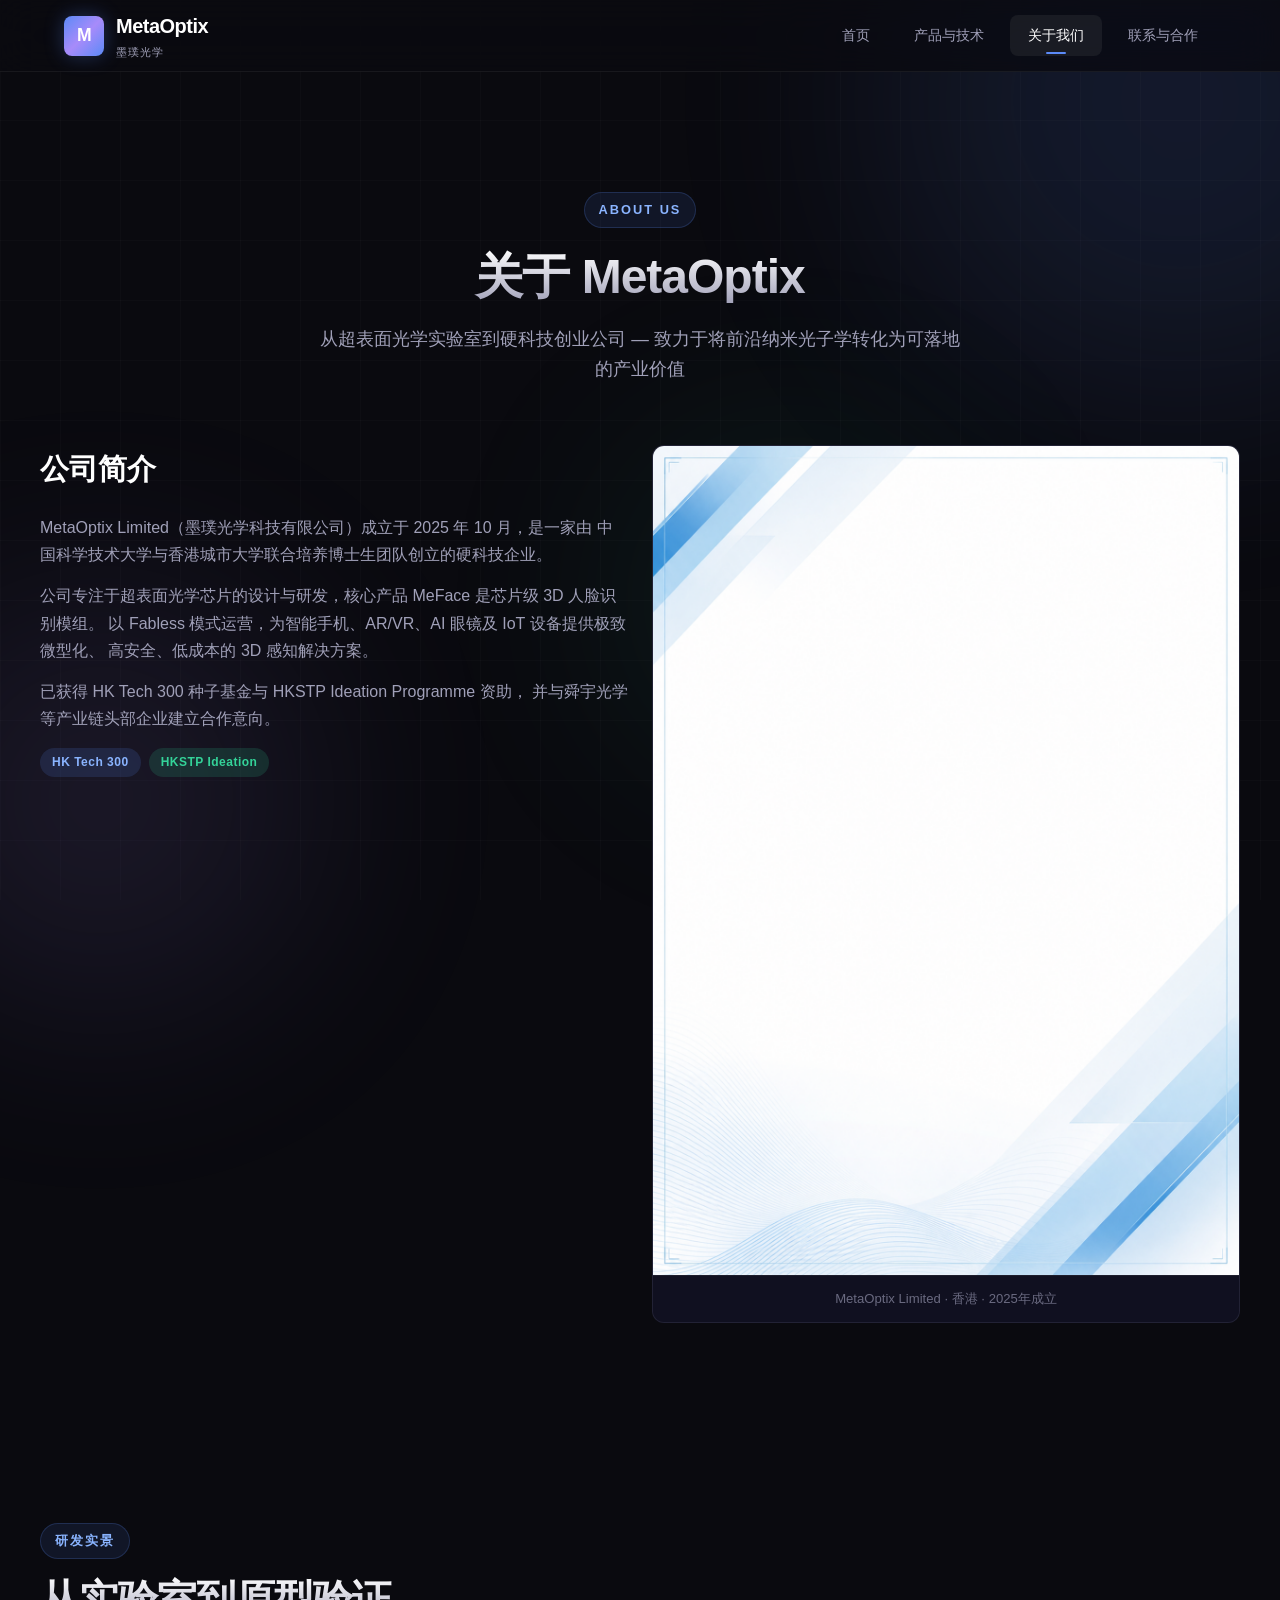
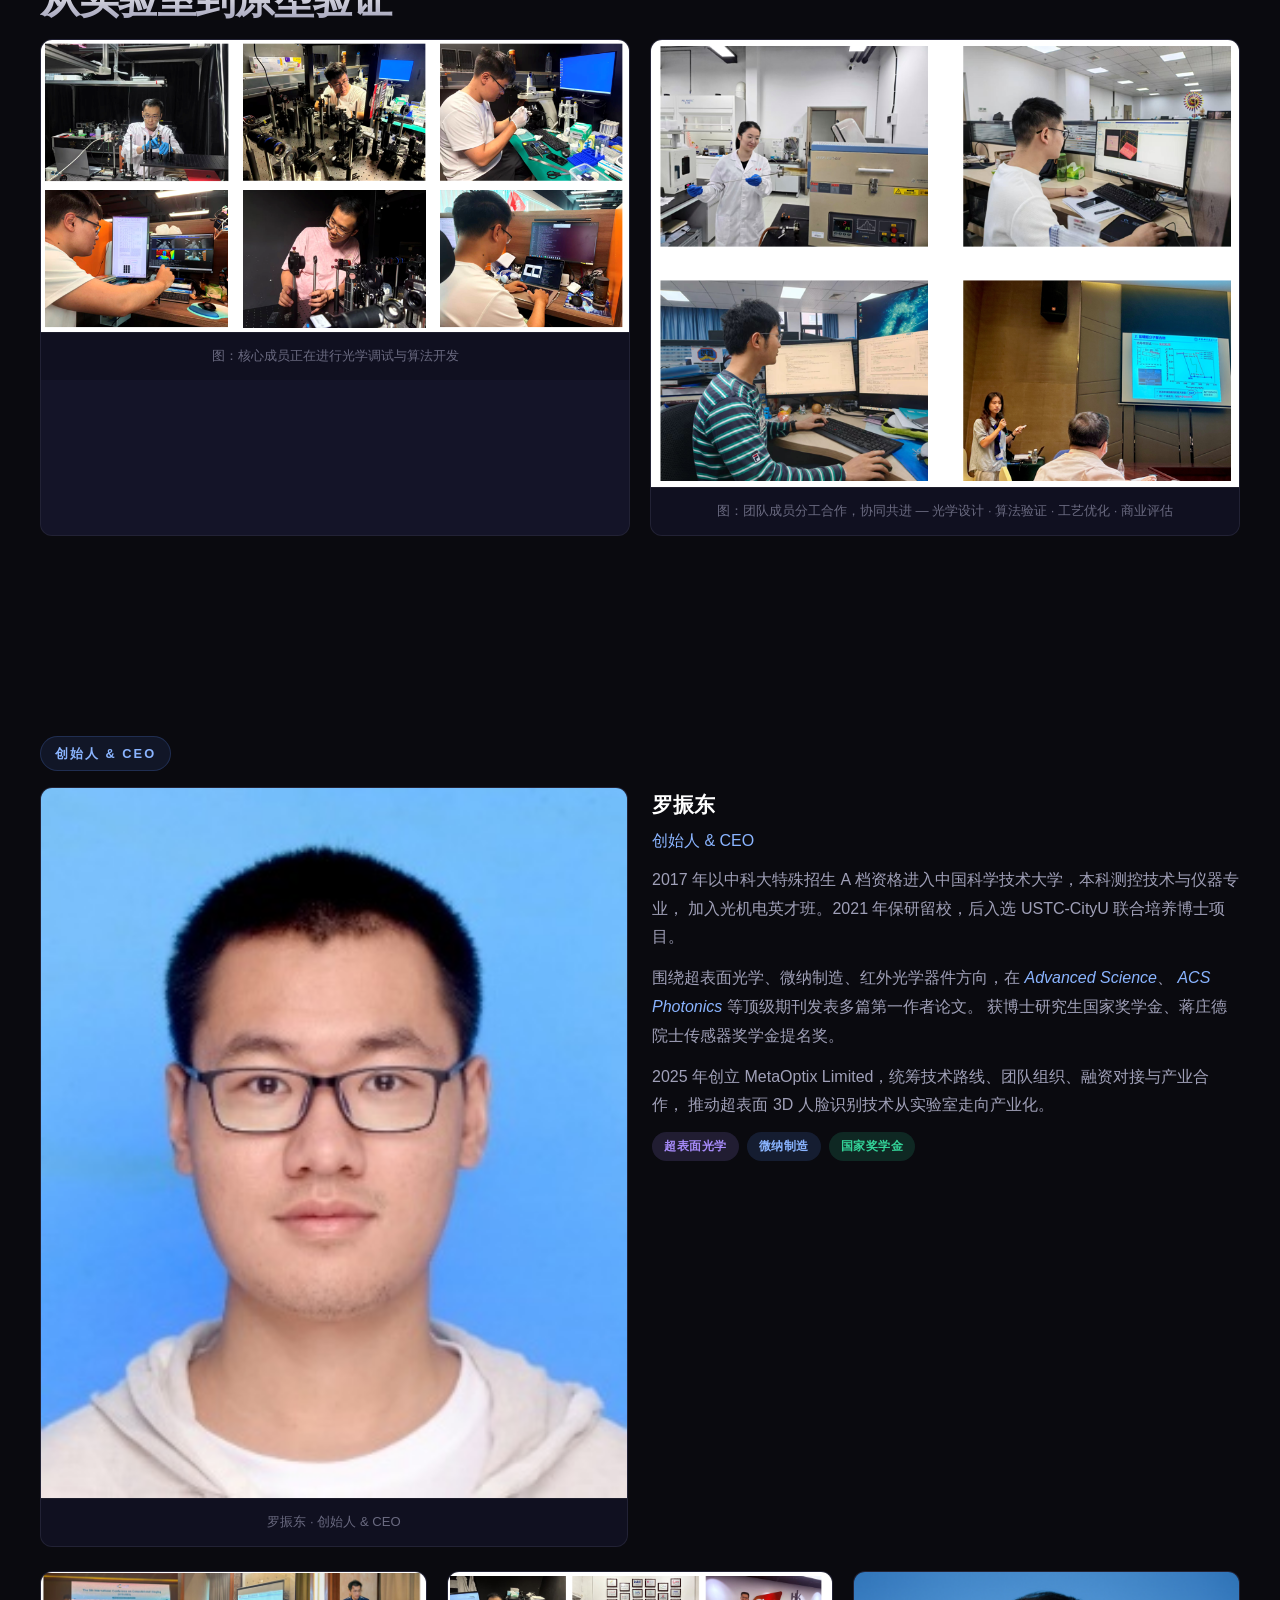
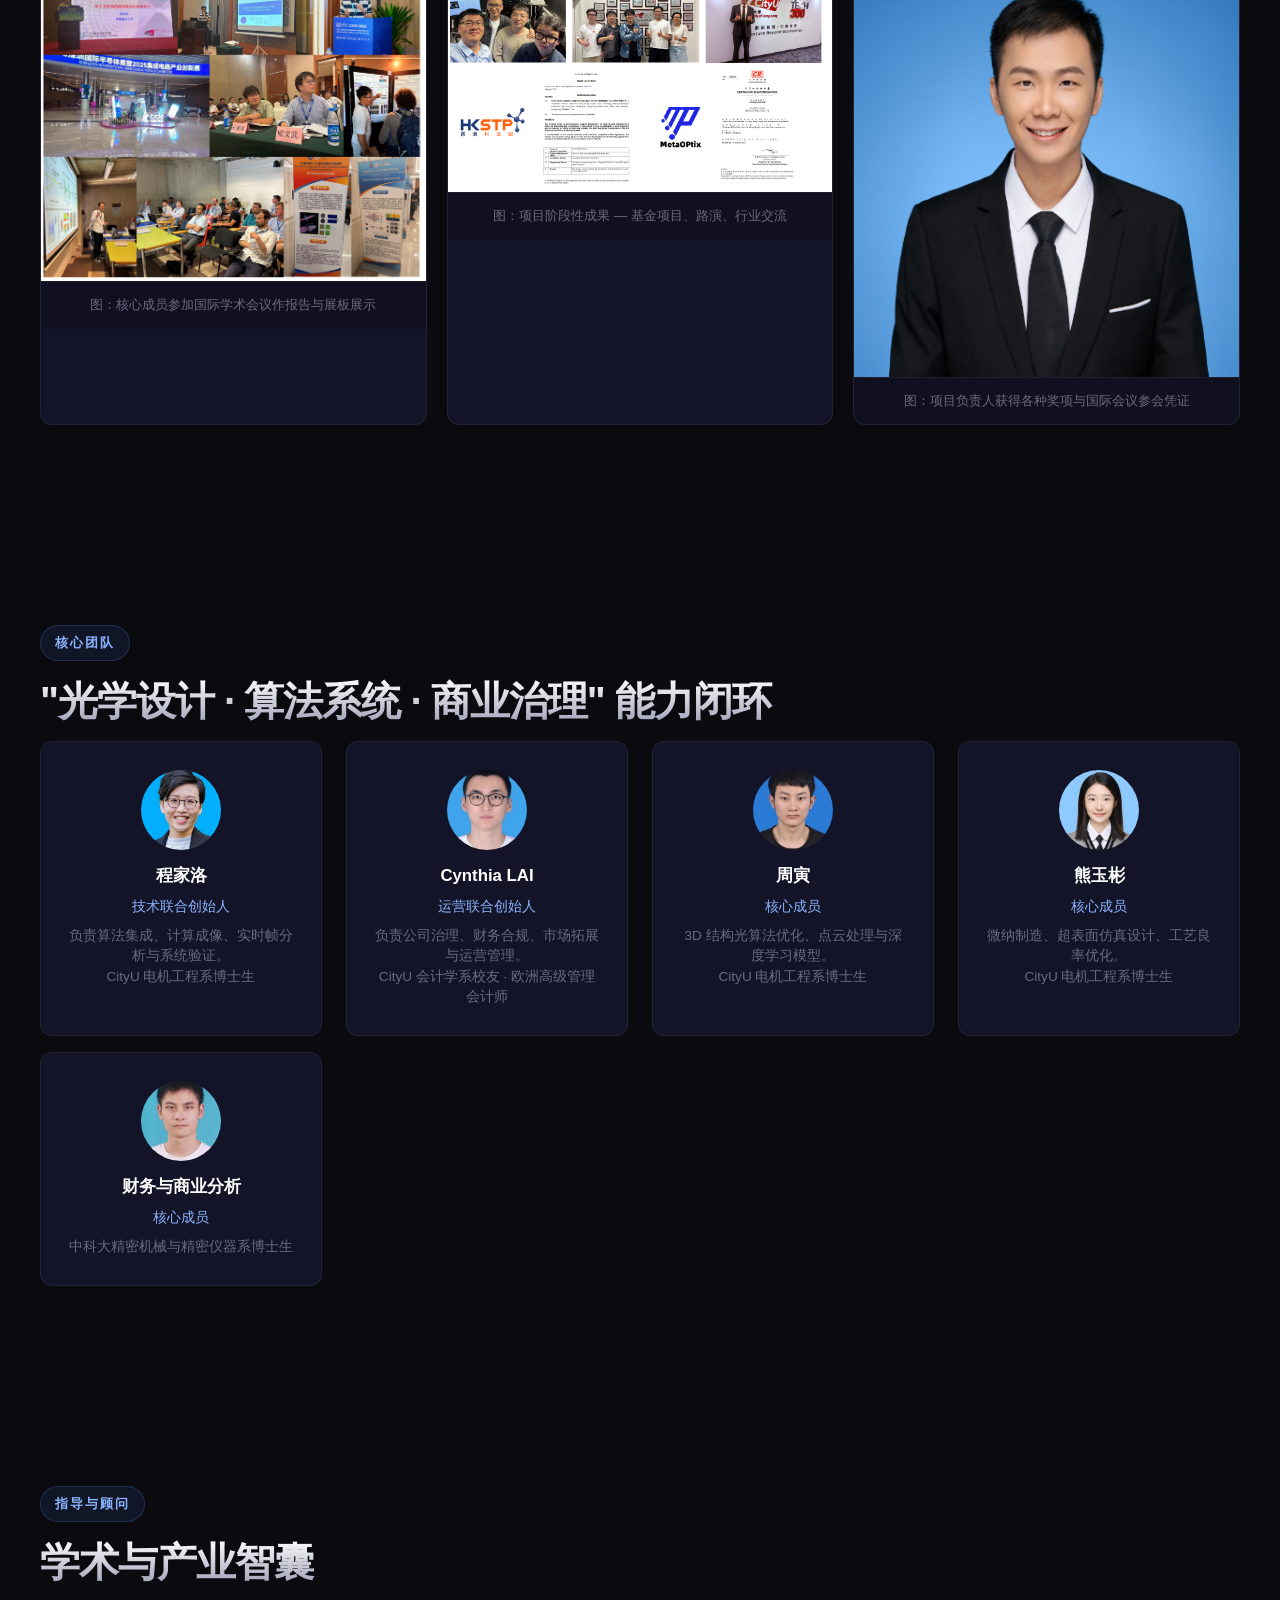
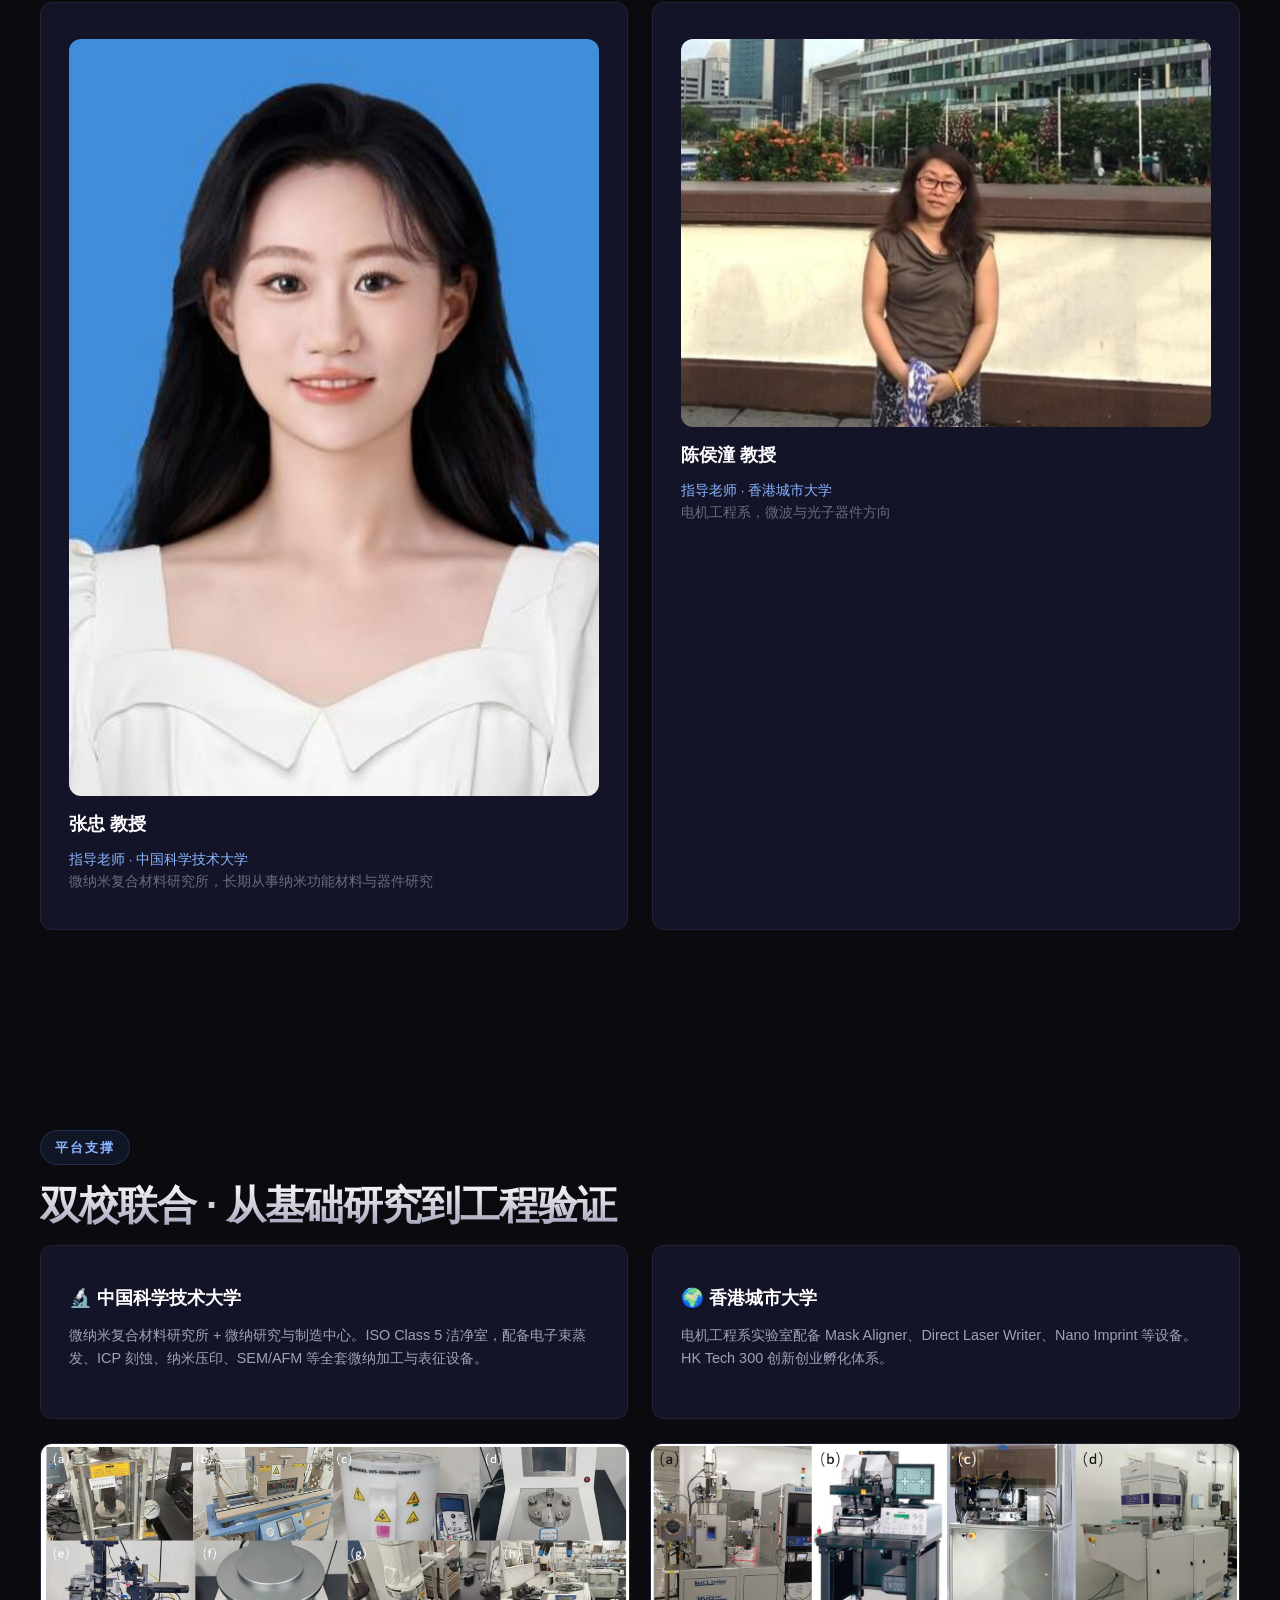
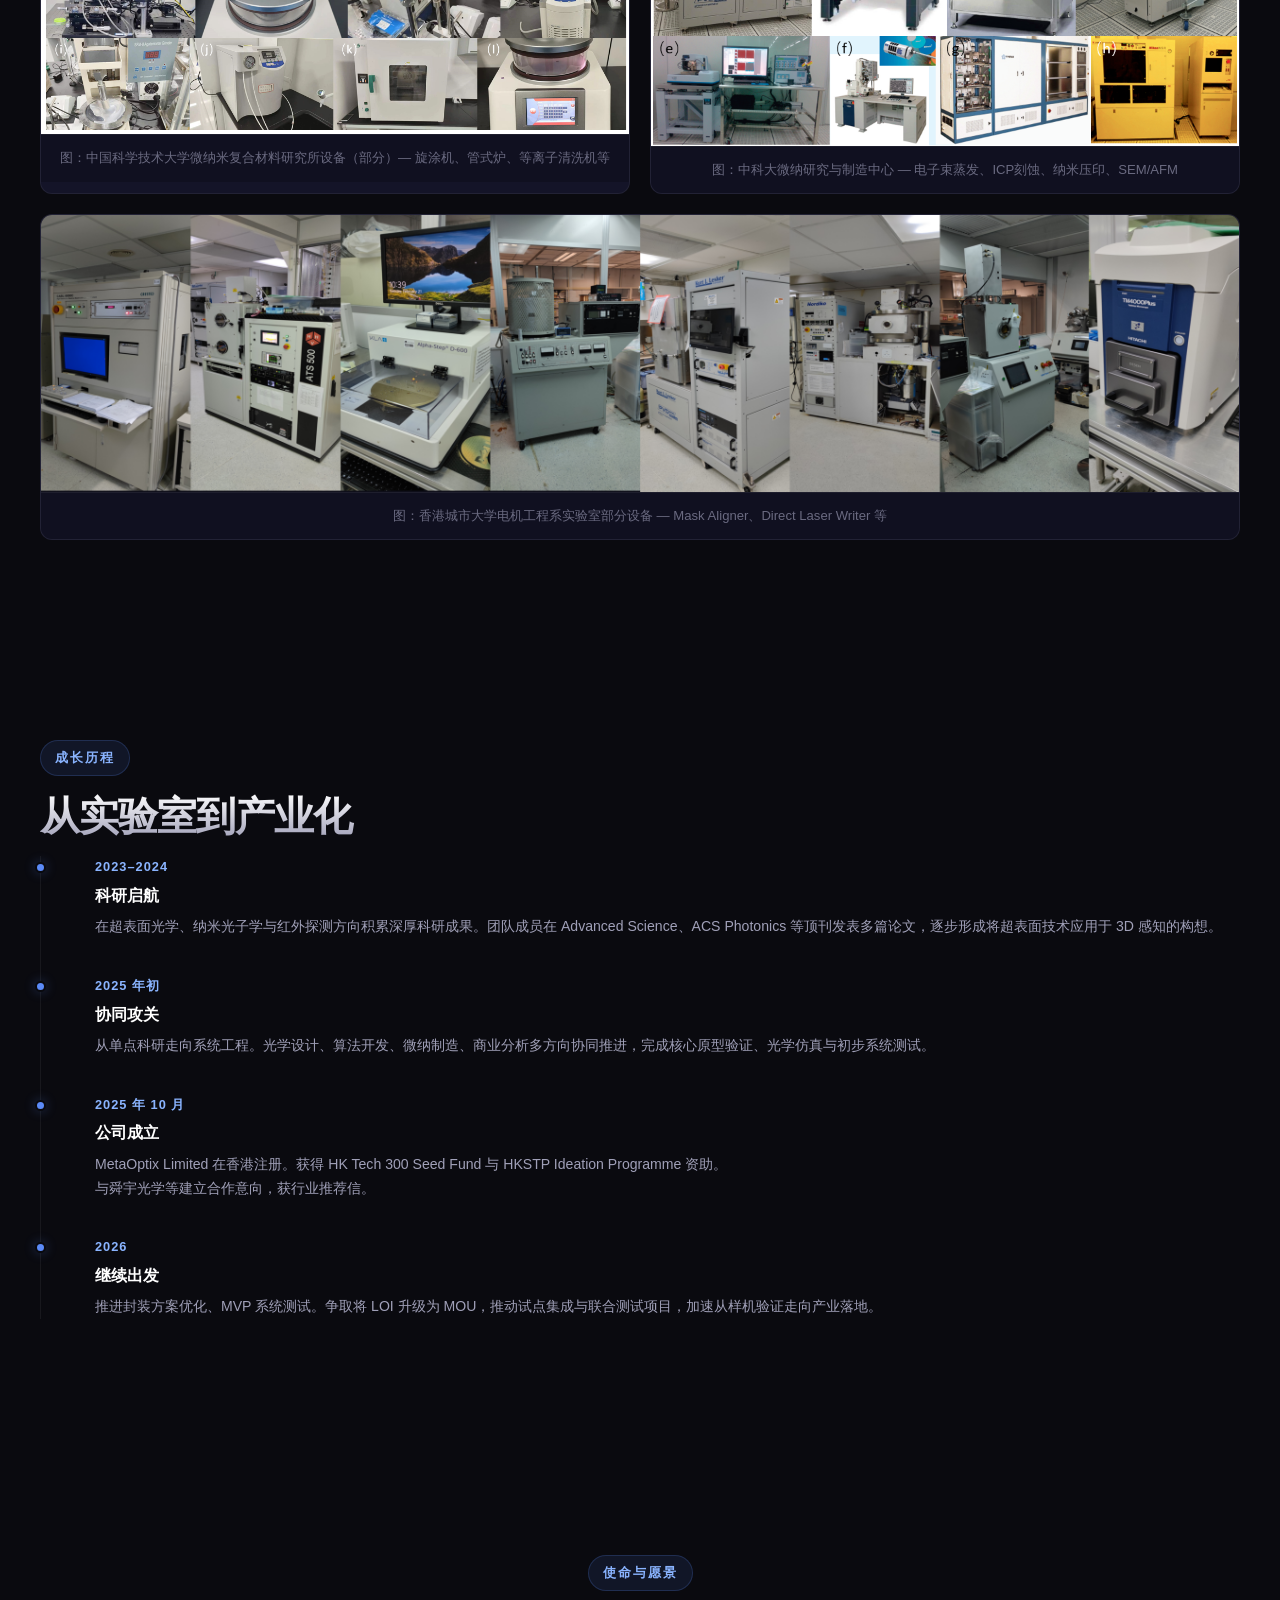
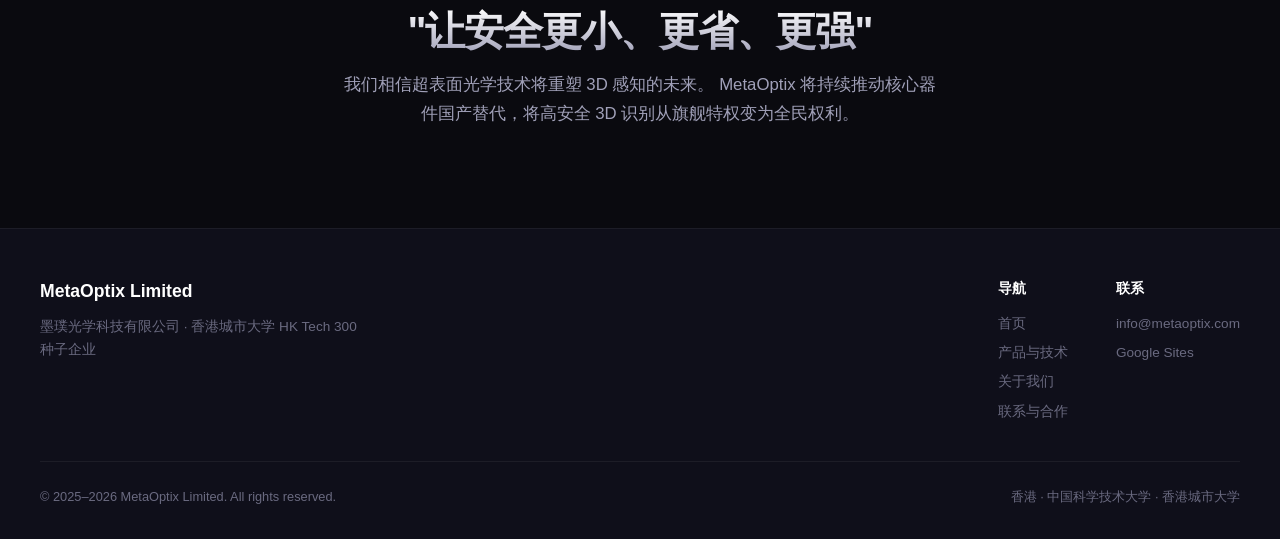
==== about.html @ 43b80e3b "Initial MetaOptix website" ====
<!DOCTYPE html>
<html lang="zh-CN">
<head>
  <meta charset="UTF-8">
  <meta name="viewport" content="width=device-width, initial-scale=1.0">
  <meta name="description" content="关于 MetaOptix 墨璞光学 - 团队、使命与成长历程">
  <title>关于我们 | MetaOptix 墨璞光学</title>
  <link rel="stylesheet" href="css/style.css">
</head>
<body>

<div class="bg-grid"></div>
<div class="bg-orb bg-orb-1"></div>
<div class="bg-orb bg-orb-2"></div>
<div class="bg-orb bg-orb-3"></div>

<nav class="nav">
  <div class="nav-inner">
    <a href="index.html" class="nav-logo">
      <div class="logo-icon">M</div>
      <div><div>MetaOptix</div><div class="logo-sub">墨璞光学</div></div>
    </a>
    <div class="nav-links">
      <a href="index.html">首页</a>
      <a href="product.html">产品与技术</a>
      <a href="about.html" class="active">关于我们</a>
      <a href="contact.html">联系与合作</a>
    </div>
    <button class="nav-toggle" aria-label="菜单"><span></span><span></span><span></span></button>
  </div>
</nav>

<main class="page-wrap">

  <section class="page-header">
    <div class="section-label animate">About Us</div>
    <h1 class="section-title animate">关于 MetaOptix</h1>
    <p class="section-desc animate">
      从超表面光学实验室到硬科技创业公司 — 致力于将前沿纳米光子学转化为可落地的产业价值
    </p>
  </section>

  <!-- Company Intro -->
  <section class="section" style="padding-top:0;">
    <div class="section-inner">
      <div class="grid-2 animate">
        <div>
          <h2 style="font-size:1.8rem;font-weight:700;margin-bottom:20px;color:#fff;">公司简介</h2>
          <p style="color:var(--text-secondary);margin-bottom:14px;line-height:1.7;">
            MetaOptix Limited（墨璞光学科技有限公司）成立于 2025 年 10 月，是一家由
            中国科学技术大学与香港城市大学联合培养博士生团队创立的硬科技企业。
          </p>
          <p style="color:var(--text-secondary);margin-bottom:14px;line-height:1.7;">
            公司专注于超表面光学芯片的设计与研发，核心产品 MeFace 是芯片级 3D 人脸识别模组。
            以 Fabless 模式运营，为智能手机、AR/VR、AI 眼镜及 IoT 设备提供极致微型化、
            高安全、低成本的 3D 感知解决方案。
          </p>
          <p style="color:var(--text-secondary);line-height:1.7;">
            已获得 HK Tech 300 种子基金与 HKSTP Ideation Programme 资助，
            并与舜宇光学等产业链头部企业建立合作意向。
          </p>
          <div style="display:flex;gap:8px;margin-top:16px;">
            <span class="tag tag-blue">HK Tech 300</span>
            <span class="tag tag-green">HKSTP Ideation</span>
          </div>
        </div>
        <div class="img-card">
          <img src="images/image9.png" alt="MetaOptix 公司" loading="lazy">
          <div class="img-caption">MetaOptix Limited · 香港 · 2025年成立</div>
        </div>
      </div>
    </div>
  </section>

  <!-- R&D Photos -->
  <section class="section">
    <div class="section-inner">
      <div class="section-label animate">研发实景</div>
      <h2 class="section-title animate">从实验室到原型验证</h2>
      <div class="img-grid-2 animate">
        <div class="img-card">
          <img src="images/image97.png" alt="核心成员正在进行光学调试与算法开发" loading="lazy">
          <div class="img-caption">图：核心成员正在进行光学调试与算法开发</div>
        </div>
        <div class="img-card">
          <img src="images/image98.png" alt="团队成员分工合作协同共进" loading="lazy">
          <div class="img-caption">图：团队成员分工合作，协同共进 — 光学设计 · 算法验证 · 工艺优化 · 商业评估</div>
        </div>
      </div>
    </div>
  </section>

  <!-- Founder Section -->
  <section class="section">
    <div class="section-inner">
      <div class="section-label animate">创始人 & CEO</div>
      <div class="grid-2 animate" style="align-items:start;">
        <div class="img-card">
          <img src="images/image83.jpeg" alt="罗振东 CEO" loading="lazy">
          <div class="img-caption">罗振东 · 创始人 & CEO</div>
        </div>
        <div>
          <h3 style="font-size:1.3rem;color:#fff;margin-bottom:4px;">罗振东</h3>
          <p style="color:var(--accent-light);font-weight:500;margin-bottom:12px;">创始人 & CEO</p>
          <p style="color:var(--text-secondary);line-height:1.8;margin-bottom:12px;">
            2017 年以中科大特殊招生 A 档资格进入中国科学技术大学，本科测控技术与仪器专业，
            加入光机电英才班。2021 年保研留校，后入选 USTC-CityU 联合培养博士项目。
          </p>
          <p style="color:var(--text-secondary);line-height:1.8;margin-bottom:12px;">
            围绕超表面光学、微纳制造、红外光学器件方向，在 <em style="color:var(--accent-light);">Advanced Science</em>、
            <em style="color:var(--accent-light);">ACS Photonics</em> 等顶级期刊发表多篇第一作者论文。
            获博士研究生国家奖学金、蒋庄德院士传感器奖学金提名奖。
          </p>
          <p style="color:var(--text-secondary);line-height:1.8;">
            2025 年创立 MetaOptix Limited，统筹技术路线、团队组织、融资对接与产业合作，
            推动超表面 3D 人脸识别技术从实验室走向产业化。
          </p>
          <div style="display:flex;gap:8px;margin-top:12px;flex-wrap:wrap;">
            <span class="tag tag-purple">超表面光学</span>
            <span class="tag tag-blue">微纳制造</span>
            <span class="tag tag-green">国家奖学金</span>
          </div>
        </div>
      </div>

      <!-- Founder awards/conference images -->
      <div class="img-grid-3 animate" style="margin-top:24px;">
        <div class="img-card">
          <img src="images/image100.png" alt="国际学术会议报告" loading="lazy">
          <div class="img-caption">图：核心成员参加国际学术会议作报告与展板展示</div>
        </div>
        <div class="img-card">
          <img src="images/image99.png" alt="团队阶段性成果" loading="lazy">
          <div class="img-caption">图：项目阶段性成果 — 基金项目、路演、行业交流</div>
        </div>
        <div class="img-card">
          <img src="images/image82.png" alt="获奖与荣誉" loading="lazy">
          <div class="img-caption">图：项目负责人获得各种奖项与国际会议参会凭证</div>
        </div>
      </div>
    </div>
  </section>

  <!-- Core Team -->
  <section class="section">
    <div class="section-inner">
      <div class="section-label animate">核心团队</div>
      <h2 class="section-title animate">"光学设计 · 算法系统 · 商业治理" 能力闭环</h2>
      <div class="team-grid animate">
        <div class="card team-card">
          <div class="img-card" style="margin-bottom:12px;border:none;background:transparent;">
            <img src="images/image84.jpeg" alt="程家洛" loading="lazy" style="border-radius:50%;width:80px;height:80px;object-fit:cover;margin:0 auto;">
          </div>
          <h4>程家洛</h4>
          <div class="role">技术联合创始人</div>
          <div class="bio">负责算法集成、计算成像、实时帧分析与系统验证。<br>CityU 电机工程系博士生</div>
        </div>
        <div class="card team-card">
          <div class="img-card" style="margin-bottom:12px;border:none;background:transparent;">
            <img src="images/image85.jpeg" alt="Cynthia LAI" loading="lazy" style="border-radius:50%;width:80px;height:80px;object-fit:cover;margin:0 auto;">
          </div>
          <h4>Cynthia LAI</h4>
          <div class="role">运营联合创始人</div>
          <div class="bio">负责公司治理、财务合规、市场拓展与运营管理。<br>CityU 会计学系校友 · 欧洲高级管理会计师</div>
        </div>
        <div class="card team-card">
          <div class="img-card" style="margin-bottom:12px;border:none;background:transparent;">
            <img src="images/image86.jpeg" alt="周寅" loading="lazy" style="border-radius:50%;width:80px;height:80px;object-fit:cover;margin:0 auto;">
          </div>
          <h4>周寅</h4>
          <div class="role">核心成员</div>
          <div class="bio">3D 结构光算法优化、点云处理与深度学习模型。<br>CityU 电机工程系博士生</div>
        </div>
        <div class="card team-card">
          <div class="img-card" style="margin-bottom:12px;border:none;background:transparent;">
            <img src="images/image87.jpeg" alt="熊玉彬" loading="lazy" style="border-radius:50%;width:80px;height:80px;object-fit:cover;margin:0 auto;">
          </div>
          <h4>熊玉彬</h4>
          <div class="role">核心成员</div>
          <div class="bio">微纳制造、超表面仿真设计、工艺良率优化。<br>CityU 电机工程系博士生</div>
        </div>
      </div>
      <!-- Additional team members -->
      <div class="team-grid animate" style="margin-top:16px;">
        <div class="card team-card">
          <div class="img-card" style="margin-bottom:12px;border:none;background:transparent;">
            <img src="images/image88.jpeg" alt="团队成员" loading="lazy" style="border-radius:50%;width:80px;height:80px;object-fit:cover;margin:0 auto;">
          </div>
          <h4>财务与商业分析</h4>
          <div class="role">核心成员</div>
          <div class="bio">中科大精密机械与精密仪器系博士生</div>
        </div>
      </div>
    </div>
  </section>

  <!-- Advisors -->
  <section class="section">
    <div class="section-inner">
      <div class="section-label animate">指导与顾问</div>
      <h2 class="section-title animate">学术与产业智囊</h2>
      <div class="grid-2 animate">
        <div class="card feature-card">
          <div class="img-card" style="margin-bottom:12px;border:none;background:transparent;">
            <img src="images/image89.jpeg" alt="指导老师" loading="lazy">
          </div>
          <h3>张忠 教授</h3>
          <p style="color:var(--accent-light);font-size:0.85rem;">指导老师 · 中国科学技术大学</p>
          <p style="color:var(--text-muted);font-size:0.85rem;">微纳米复合材料研究所，长期从事纳米功能材料与器件研究</p>
        </div>
        <div class="card feature-card">
          <div class="img-card" style="margin-bottom:12px;border:none;background:transparent;">
            <img src="images/image91.jpeg" alt="学术顾问" loading="lazy">
          </div>
          <h3>陈侯潼 教授</h3>
          <p style="color:var(--accent-light);font-size:0.85rem;">指导老师 · 香港城市大学</p>
          <p style="color:var(--text-muted);font-size:0.85rem;">电机工程系，微波与光子器件方向</p>
        </div>
      </div>
    </div>
  </section>

  <!-- Platform & Facilities -->
  <section class="section">
    <div class="section-inner">
      <div class="section-label animate">平台支撑</div>
      <h2 class="section-title animate">双校联合 · 从基础研究到工程验证</h2>
      <div class="grid-2 animate" style="margin-bottom:24px;">
        <div class="card feature-card">
          <h3>🔬 中国科学技术大学</h3>
          <p style="margin-bottom:12px;">微纳米复合材料研究所 + 微纳研究与制造中心。ISO Class 5 洁净室，配备电子束蒸发、ICP 刻蚀、纳米压印、SEM/AFM 等全套微纳加工与表征设备。</p>
        </div>
        <div class="card feature-card">
          <h3>🌍 香港城市大学</h3>
          <p style="margin-bottom:12px;">电机工程系实验室配备 Mask Aligner、Direct Laser Writer、Nano Imprint 等设备。HK Tech 300 创新创业孵化体系。</p>
        </div>
      </div>
      <!-- Lab equipment photos -->
      <div class="img-grid-2 animate">
        <div class="img-card">
          <img src="images/image93.png" alt="中科大微纳米复合材料研究所设备" loading="lazy">
          <div class="img-caption">图：中国科学技术大学微纳米复合材料研究所设备（部分）— 旋涂机、管式炉、等离子清洗机等</div>
        </div>
        <div class="img-card">
          <img src="images/image94.png" alt="中科大微纳研究与制造中心" loading="lazy">
          <div class="img-caption">图：中科大微纳研究与制造中心 — 电子束蒸发、ICP刻蚀、纳米压印、SEM/AFM</div>
        </div>
      </div>
      <div class="animate" style="margin-top:20px;">
        <div class="img-card">
          <img src="images/image95.png" alt="香港城市大学实验室" loading="lazy">
          <div class="img-caption">图：香港城市大学电机工程系实验室部分设备 — Mask Aligner、Direct Laser Writer 等</div>
        </div>
      </div>
    </div>
  </section>

  <!-- Timeline -->
  <section class="section">
    <div class="section-inner">
      <div class="section-label animate">成长历程</div>
      <h2 class="section-title animate">从实验室到产业化</h2>
      <div class="timeline animate">
        <div class="timeline-item">
          <div class="year">2023–2024</div>
          <h4>科研启航</h4>
          <p>在超表面光学、纳米光子学与红外探测方向积累深厚科研成果。团队成员在 Advanced Science、ACS Photonics 等顶刊发表多篇论文，逐步形成将超表面技术应用于 3D 感知的构想。</p>
        </div>
        <div class="timeline-item">
          <div class="year">2025 年初</div>
          <h4>协同攻关</h4>
          <p>从单点科研走向系统工程。光学设计、算法开发、微纳制造、商业分析多方向协同推进，完成核心原型验证、光学仿真与初步系统测试。</p>
        </div>
        <div class="timeline-item">
          <div class="year">2025 年 10 月</div>
          <h4>公司成立</h4>
          <p>MetaOptix Limited 在香港注册。获得 HK Tech 300 Seed Fund 与 HKSTP Ideation Programme 资助。<br>与舜宇光学等建立合作意向，获行业推荐信。</p>
        </div>
        <div class="timeline-item">
          <div class="year">2026</div>
          <h4>继续出发</h4>
          <p>推进封装方案优化、MVP 系统测试。争取将 LOI 升级为 MOU，推动试点集成与联合测试项目，加速从样机验证走向产业落地。</p>
        </div>
      </div>
    </div>
  </section>

  <!-- Mission -->
  <section class="section" style="text-align:center;">
    <div class="section-inner animate">
      <div class="section-label">使命与愿景</div>
      <h2 class="section-title" style="max-width:700px;margin:0 auto 16px;">
        "让安全更小、更省、更强"
      </h2>
      <p style="color:var(--text-secondary);max-width:600px;margin:0 auto;font-size:1.05rem;">
        我们相信超表面光学技术将重塑 3D 感知的未来。
        MetaOptix 将持续推动核心器件国产替代，将高安全 3D 识别从旗舰特权变为全民权利。
      </p>
    </div>
  </section>

</main>

<footer class="footer">
  <div class="footer-inner">
    <div class="footer-brand">
      <h3>MetaOptix Limited</h3>
      <p>墨璞光学科技有限公司 · 香港城市大学 HK Tech 300 种子企业</p>
    </div>
    <div class="footer-links">
      <div><h4>导航</h4>
        <a href="index.html">首页</a><a href="product.html">产品与技术</a>
        <a href="about.html">关于我们</a><a href="contact.html">联系与合作</a>
      </div>
      <div><h4>联系</h4>
        <a href="mailto:info@metaoptix.com">info@metaoptix.com</a>
        <a href="https://sites.google.com/gapps.cityu.edu.hk/metaoptix/home" target="_blank" rel="noopener">Google Sites</a>
      </div>
    </div>
  </div>
  <div class="footer-bottom">
    <span>&copy; 2025–2026 MetaOptix Limited. All rights reserved.</span>
    <span>香港 · 中国科学技术大学 · 香港城市大学</span>
  </div>
</footer>

<script src="js/main.js"></script>
</body>
</html>
---- css/style.css ----
/* ============================================================
   MetaOptix 官方网站 - 深色科技风
   Dark Tech Style for MetaOptix Limited
   ============================================================ */

/* --- CSS Variables --- */
:root {
  --bg-primary: #0a0a0f;
  --bg-secondary: #0f0f1a;
  --bg-card: #141428;
  --bg-card-hover: #1a1a35;
  --border-color: rgba(255, 255, 255, 0.06);
  --border-glow: rgba(100, 140, 255, 0.15);

  --text-primary: #e8e8f0;
  --text-secondary: #a0a0b8;
  --text-muted: #6a6a80;

  --accent: #5b8af7;
  --accent-light: #8ab4ff;
  --accent-glow: rgba(91, 138, 247, 0.3);
  --accent-gradient: linear-gradient(135deg, #5b8af7 0%, #a78bfa 50%, #5b8af7 100%);
  --accent-gradient-2: linear-gradient(135deg, #4f46e5 0%, #7c3aed 50%, #3b82f6 100%);

  --success: #34d399;
  --warning: #fbbf24;
  --danger: #f87171;

  --font-sans: 'Segoe UI', 'PingFang SC', 'Microsoft YaHei', -apple-system, sans-serif;
  --font-mono: 'Cascadia Code', 'Fira Code', 'JetBrains Mono', 'Consolas', monospace;

  --nav-height: 72px;
  --max-width: 1200px;
  --radius: 12px;
  --radius-sm: 8px;
  --radius-lg: 20px;

  --shadow-glow: 0 0 40px var(--accent-glow);
  --shadow-card: 0 1px 2px rgba(0, 0, 0, 0.4), 0 4px 16px rgba(0, 0, 0, 0.3);
  --shadow-card-hover: 0 4px 8px rgba(0, 0, 0, 0.5), 0 8px 32px rgba(91, 138, 247, 0.12);

  --transition: 0.3s cubic-bezier(0.4, 0, 0.2, 1);
}

/* --- Reset & Base --- */
*, *::before, *::after {
  margin: 0;
  padding: 0;
  box-sizing: border-box;
}

html {
  scroll-behavior: smooth;
  font-size: 16px;
}

body {
  font-family: var(--font-sans);
  background: var(--bg-primary);
  color: var(--text-primary);
  line-height: 1.7;
  overflow-x: hidden;
  -webkit-font-smoothing: antialiased;
}

a {
  color: var(--accent-light);
  text-decoration: none;
  transition: color var(--transition);
}
a:hover { color: #fff; }

img { max-width: 100%; display: block; }

ul { list-style: none; }

/* --- Background Effects --- */
.bg-grid {
  position: fixed;
  top: 0; left: 0;
  width: 100%; height: 100%;
  pointer-events: none;
  z-index: 0;
  background-image:
    linear-gradient(rgba(255,255,255,0.02) 1px, transparent 1px),
    linear-gradient(90deg, rgba(255,255,255,0.02) 1px, transparent 1px);
  background-size: 60px 60px;
}

.bg-orb {
  position: fixed;
  border-radius: 50%;
  filter: blur(120px);
  opacity: 0.12;
  pointer-events: none;
  z-index: 0;
}
.bg-orb-1 {
  width: 600px; height: 600px;
  background: var(--accent);
  top: -200px; right: -200px;
  animation: orbFloat 20s ease-in-out infinite;
}
.bg-orb-2 {
  width: 400px; height: 400px;
  background: #a78bfa;
  bottom: -100px; left: -100px;
  animation: orbFloat 25s ease-in-out infinite reverse;
}
.bg-orb-3 {
  width: 300px; height: 300px;
  background: #34d399;
  top: 50%; left: 50%;
  animation: orbFloat 18s ease-in-out infinite;
}

@keyframes orbFloat {
  0%, 100% { transform: translate(0, 0) scale(1); }
  33% { transform: translate(40px, -30px) scale(1.1); }
  66% { transform: translate(-20px, 20px) scale(0.9); }
}

/* --- Navigation --- */
.nav {
  position: fixed;
  top: 0;
  left: 0;
  width: 100%;
  height: var(--nav-height);
  z-index: 1000;
  background: rgba(10, 10, 15, 0.8);
  backdrop-filter: blur(20px) saturate(180%);
  -webkit-backdrop-filter: blur(20px) saturate(180%);
  border-bottom: 1px solid var(--border-color);
  transition: background var(--transition);
}
.nav.scrolled {
  background: rgba(10, 10, 15, 0.95);
}

.nav-inner {
  max-width: var(--max-width);
  margin: 0 auto;
  padding: 0 24px;
  height: 100%;
  display: flex;
  align-items: center;
  justify-content: space-between;
}

.nav-logo {
  display: flex;
  align-items: center;
  gap: 12px;
  font-size: 1.25rem;
  font-weight: 700;
  color: #fff;
  letter-spacing: -0.5px;
}

.nav-logo .logo-icon {
  width: 40px;
  height: 40px;
  border-radius: var(--radius-sm);
  background: var(--accent-gradient);
  display: flex;
  align-items: center;
  justify-content: center;
  font-size: 1.1rem;
  font-weight: 900;
  color: #fff;
  box-shadow: 0 0 20px var(--accent-glow);
}

.nav-logo .logo-sub {
  font-size: 0.7rem;
  font-weight: 400;
  color: var(--text-secondary);
  letter-spacing: 1px;
  text-transform: uppercase;
}

.nav-links {
  display: flex;
  align-items: center;
  gap: 8px;
}

.nav-links a {
  color: var(--text-secondary);
  padding: 8px 18px;
  border-radius: 8px;
  font-size: 0.9rem;
  font-weight: 500;
  transition: all var(--transition);
  position: relative;
}

.nav-links a:hover,
.nav-links a.active {
  color: #fff;
  background: rgba(255, 255, 255, 0.06);
}

.nav-links a.active::after {
  content: '';
  position: absolute;
  bottom: 2px;
  left: 50%;
  transform: translateX(-50%);
  width: 20px;
  height: 2px;
  border-radius: 1px;
  background: var(--accent);
}

.nav-toggle {
  display: none;
  flex-direction: column;
  gap: 5px;
  cursor: pointer;
  padding: 8px;
  background: none;
  border: none;
}
.nav-toggle span {
  display: block;
  width: 24px;
  height: 2px;
  background: var(--text-primary);
  border-radius: 1px;
  transition: var(--transition);
}

/* --- Page Wrapper --- */
.page-wrap {
  position: relative;
  z-index: 1;
  padding-top: var(--nav-height);
}

/* --- Section --- */
.section {
  padding: 100px 24px;
}

.section-inner {
  max-width: var(--max-width);
  margin: 0 auto;
}

.section-label {
  display: inline-block;
  font-size: 0.8rem;
  font-weight: 600;
  letter-spacing: 2px;
  text-transform: uppercase;
  color: var(--accent-light);
  margin-bottom: 16px;
  padding: 6px 14px;
  border-radius: 20px;
  background: rgba(91, 138, 247, 0.1);
  border: 1px solid rgba(91, 138, 247, 0.2);
}

.section-title {
  font-size: 2.5rem;
  font-weight: 700;
  letter-spacing: -1px;
  line-height: 1.2;
  margin-bottom: 16px;
  background: linear-gradient(180deg, #fff 0%, var(--text-secondary) 100%);
  -webkit-background-clip: text;
  -webkit-text-fill-color: transparent;
  background-clip: text;
}

.section-desc {
  font-size: 1.1rem;
  color: var(--text-secondary);
  max-width: 640px;
  margin-bottom: 48px;
}

/* --- Buttons --- */
.btn {
  display: inline-flex;
  align-items: center;
  gap: 8px;
  padding: 12px 28px;
  border-radius: var(--radius);
  font-size: 0.95rem;
  font-weight: 600;
  border: none;
  cursor: pointer;
  transition: all var(--transition);
  font-family: var(--font-sans);
}
.btn-primary {
  background: var(--accent-gradient-2);
  color: #fff;
  box-shadow: 0 4px 20px rgba(91, 138, 247, 0.3);
}
.btn-primary:hover {
  box-shadow: 0 6px 30px rgba(91, 138, 247, 0.5);
  transform: translateY(-2px);
  color: #fff;
}
.btn-outline {
  background: transparent;
  color: #fff;
  border: 1px solid rgba(255, 255, 255, 0.2);
}
.btn-outline:hover {
  border-color: rgba(255, 255, 255, 0.5);
  background: rgba(255, 255, 255, 0.05);
  color: #fff;
}

/* --- Cards --- */
.card {
  background: var(--bg-card);
  border: 1px solid var(--border-color);
  border-radius: var(--radius);
  padding: 32px;
  transition: all var(--transition);
}
.card:hover {
  background: var(--bg-card-hover);
  border-color: var(--border-glow);
  box-shadow: var(--shadow-card-hover);
  transform: translateY(-2px);
}

/* --- Stats Grid --- */
.stats-grid {
  display: grid;
  grid-template-columns: repeat(4, 1fr);
  gap: 20px;
}

.stat-card {
  text-align: center;
  padding: 32px 20px;
  background: var(--bg-card);
  border: 1px solid var(--border-color);
  border-radius: var(--radius);
  transition: all var(--transition);
  position: relative;
  overflow: hidden;
}
.stat-card::before {
  content: '';
  position: absolute;
  top: 0; left: 0;
  width: 100%; height: 1px;
  background: var(--accent-gradient);
  opacity: 0;
  transition: opacity var(--transition);
}
.stat-card:hover::before { opacity: 1; }
.stat-card:hover {
  border-color: var(--border-glow);
  box-shadow: var(--shadow-card-hover);
}
.stat-value {
  font-size: 2.5rem;
  font-weight: 800;
  letter-spacing: -1px;
  background: var(--accent-gradient);
  -webkit-background-clip: text;
  -webkit-text-fill-color: transparent;
  background-clip: text;
  margin-bottom: 8px;
}
.stat-label {
  font-size: 0.9rem;
  color: var(--text-secondary);
}

/* --- Page Header (inner pages) --- */
.page-header {
  padding: 120px 24px 60px;
  text-align: center;
  position: relative;
}
.page-header .section-label { margin-bottom: 20px; }
.page-header .section-title {
  font-size: 3rem;
  margin-bottom: 20px;
}
.page-header .section-desc {
  margin: 0 auto;
}

/* --- Grid Layouts --- */
.grid-2 {
  display: grid;
  grid-template-columns: repeat(2, 1fr);
  gap: 24px;
}
.grid-3 {
  display: grid;
  grid-template-columns: repeat(3, 1fr);
  gap: 24px;
}

/* --- Feature Cards --- */
.feature-card {
  padding: 36px 28px;
}
.feature-card .icon {
  width: 52px;
  height: 52px;
  border-radius: var(--radius-sm);
  background: rgba(91, 138, 247, 0.1);
  display: flex;
  align-items: center;
  justify-content: center;
  font-size: 1.5rem;
  margin-bottom: 20px;
  border: 1px solid rgba(91, 138, 247, 0.2);
}
.feature-card h3 {
  font-size: 1.15rem;
  font-weight: 600;
  margin-bottom: 10px;
  color: #fff;
}
.feature-card p {
  font-size: 0.9rem;
  color: var(--text-secondary);
  line-height: 1.6;
}

/* --- Table --- */
.table-wrap {
  overflow-x: auto;
  border-radius: var(--radius);
  border: 1px solid var(--border-color);
}
table {
  width: 100%;
  border-collapse: collapse;
  font-size: 0.9rem;
}
thead {
  background: rgba(91, 138, 247, 0.08);
}
th {
  text-align: left;
  padding: 14px 20px;
  font-weight: 600;
  color: var(--accent-light);
  white-space: nowrap;
  border-bottom: 1px solid var(--border-color);
}
td {
  padding: 12px 20px;
  color: var(--text-secondary);
  border-bottom: 1px solid rgba(255, 255, 255, 0.04);
}
tr:last-child td { border-bottom: none; }
tr:hover td {
  color: var(--text-primary);
  background: rgba(255, 255, 255, 0.02);
}

/* --- Timeline --- */
.timeline {
  position: relative;
  padding-left: 30px;
  border-left: 1px solid var(--border-color);
}
.timeline-item {
  position: relative;
  margin-bottom: 36px;
  padding-left: 24px;
}
.timeline-item::before {
  content: '';
  position: absolute;
  left: -36px;
  top: 6px;
  width: 11px;
  height: 11px;
  border-radius: 50%;
  background: var(--accent);
  box-shadow: 0 0 12px var(--accent-glow);
  border: 2px solid var(--bg-primary);
}
.timeline-item .year {
  font-size: 0.8rem;
  font-weight: 700;
  color: var(--accent-light);
  letter-spacing: 1px;
  margin-bottom: 4px;
}
.timeline-item h4 {
  font-size: 1rem;
  color: #fff;
  margin-bottom: 6px;
}
.timeline-item p {
  font-size: 0.88rem;
  color: var(--text-secondary);
}

/* --- Team Grid --- */
.team-grid {
  display: grid;
  grid-template-columns: repeat(auto-fill, minmax(280px, 1fr));
  gap: 24px;
}

.team-card {
  padding: 28px;
  text-align: center;
}
.team-card .avatar {
  width: 80px;
  height: 80px;
  border-radius: 50%;
  margin: 0 auto 16px;
  background: var(--accent-gradient);
  display: flex;
  align-items: center;
  justify-content: center;
  font-size: 1.8rem;
  font-weight: 700;
  color: #fff;
  box-shadow: 0 0 24px var(--accent-glow);
}
.team-card h4 {
  font-size: 1.05rem;
  color: #fff;
  margin-bottom: 4px;
}
.team-card .role {
  font-size: 0.85rem;
  color: var(--accent-light);
  font-weight: 500;
  margin-bottom: 8px;
}
.team-card .bio {
  font-size: 0.85rem;
  color: var(--text-muted);
  line-height: 1.5;
}

/* --- Partner Grid --- */
.partner-grid {
  display: grid;
  grid-template-columns: repeat(auto-fill, minmax(240px, 1fr));
  gap: 20px;
}
.partner-card {
  padding: 24px;
  text-align: center;
  cursor: default;
}
.partner-card .partner-logo {
  width: 64px;
  height: 64px;
  border-radius: var(--radius);
  background: rgba(255, 255, 255, 0.04);
  margin: 0 auto 16px;
  display: flex;
  align-items: center;
  justify-content: center;
  font-size: 1.8rem;
  border: 1px solid var(--border-color);
}
.partner-card h4 {
  font-size: 0.95rem;
  color: #fff;
  margin-bottom: 4px;
}
.partner-card .type {
  font-size: 0.8rem;
  color: var(--accent-light);
}

/* --- Contact Form --- */
.contact-form {
  display: grid;
  gap: 16px;
  max-width: 560px;
}
.contact-form input,
.contact-form textarea {
  width: 100%;
  padding: 14px 18px;
  background: var(--bg-card);
  border: 1px solid var(--border-color);
  border-radius: var(--radius-sm);
  color: var(--text-primary);
  font-family: var(--font-sans);
  font-size: 0.95rem;
  transition: border-color var(--transition);
  resize: vertical;
}
.contact-form input:focus,
.contact-form textarea:focus {
  outline: none;
  border-color: var(--accent);
  box-shadow: 0 0 0 3px rgba(91, 138, 247, 0.1);
}
.contact-form textarea { min-height: 120px; }

/* --- Footer --- */
.footer {
  border-top: 1px solid var(--border-color);
  background: var(--bg-secondary);
  padding: 48px 24px 32px;
  position: relative;
  z-index: 1;
}
.footer-inner {
  max-width: var(--max-width);
  margin: 0 auto;
  display: flex;
  justify-content: space-between;
  align-items: flex-start;
  flex-wrap: wrap;
  gap: 32px;
}
.footer-brand h3 {
  color: #fff;
  font-size: 1.1rem;
  margin-bottom: 8px;
}
.footer-brand p {
  color: var(--text-muted);
  font-size: 0.85rem;
  max-width: 320px;
}
.footer-links {
  display: flex;
  gap: 48px;
}
.footer-links h4 {
  color: #fff;
  font-size: 0.85rem;
  margin-bottom: 12px;
  letter-spacing: 0.5px;
}
.footer-links a {
  display: block;
  color: var(--text-muted);
  font-size: 0.85rem;
  margin-bottom: 6px;
  transition: color var(--transition);
}
.footer-links a:hover { color: #fff; }
.footer-bottom {
  max-width: var(--max-width);
  margin: 32px auto 0;
  padding-top: 24px;
  border-top: 1px solid var(--border-color);
  display: flex;
  justify-content: space-between;
  font-size: 0.8rem;
  color: var(--text-muted);
  flex-wrap: wrap;
  gap: 8px;
}

/* --- Highlight Tag --- */
.tag {
  display: inline-block;
  padding: 4px 12px;
  border-radius: 20px;
  font-size: 0.75rem;
  font-weight: 600;
  letter-spacing: 0.5px;
}
.tag-blue { background: rgba(91, 138, 247, 0.15); color: var(--accent-light); }
.tag-green { background: rgba(52, 211, 153, 0.15); color: var(--success); }
.tag-purple { background: rgba(167, 139, 250, 0.15); color: #a78bfa; }

/* --- Animate on Scroll --- */
.animate {
  opacity: 0;
  transform: translateY(30px);
  transition: opacity 0.6s ease, transform 0.6s ease;
}
.animate.visible {
  opacity: 1;
  transform: translateY(0);
}

/* --- Hero (Home) --- */
.hero {
  min-height: calc(100vh - var(--nav-height));
  display: flex;
  align-items: center;
  position: relative;
  overflow: hidden;
}
.hero .section-inner {
  position: relative;
  z-index: 2;
  padding: 48px 0;
}
.hero-badge {
  display: inline-flex;
  align-items: center;
  gap: 8px;
  padding: 8px 16px;
  border-radius: 24px;
  background: rgba(91, 138, 247, 0.08);
  border: 1px solid rgba(91, 138, 247, 0.2);
  font-size: 0.85rem;
  color: var(--accent-light);
  margin-bottom: 28px;
}
.hero-badge .dot {
  width: 8px; height: 8px;
  border-radius: 50%;
  background: var(--success);
  box-shadow: 0 0 8px var(--success);
  animation: pulse 2s infinite;
}
@keyframes pulse {
  0%, 100% { opacity: 1; }
  50% { opacity: 0.4; }
}
.hero h1 {
  font-size: 3.8rem;
  font-weight: 800;
  letter-spacing: -2px;
  line-height: 1.1;
  margin-bottom: 20px;
}
.hero h1 .gradient {
  background: var(--accent-gradient);
  -webkit-background-clip: text;
  -webkit-text-fill-color: transparent;
  background-clip: text;
}
.hero p {
  font-size: 1.2rem;
  color: var(--text-secondary);
  max-width: 560px;
  margin-bottom: 36px;
  line-height: 1.7;
}
.hero-actions {
  display: flex;
  gap: 16px;
  flex-wrap: wrap;
}

/* App icon grid */
.app-grid {
  display: flex;
  gap: 16px;
  flex-wrap: wrap;
  margin-top: 48px;
}
.app-item {
  display: flex;
  align-items: center;
  gap: 10px;
  padding: 12px 20px;
  background: var(--bg-card);
  border: 1px solid var(--border-color);
  border-radius: var(--radius);
  font-size: 0.9rem;
  color: var(--text-secondary);
  transition: all var(--transition);
}
.app-item:hover {
  border-color: var(--border-glow);
  color: #fff;
}
.app-item .emoji { font-size: 1.3rem; }

/* --- Technology Process --- */
.process-steps {
  display: grid;
  grid-template-columns: repeat(5, 1fr);
  gap: 0;
  position: relative;
}
.process-step {
  text-align: center;
  padding: 24px 16px;
  position: relative;
}
.process-step::after {
  content: '';
  position: absolute;
  top: 32px;
  right: -12px;
  width: 24px;
  height: 1px;
  background: var(--border-color);
}
.process-step:last-child::after { display: none; }
.process-step .step-num {
  width: 40px;
  height: 40px;
  border-radius: 50%;
  background: var(--accent-gradient);
  display: flex;
  align-items: center;
  justify-content: center;
  font-weight: 700;
  font-size: 0.9rem;
  color: #fff;
  margin: 0 auto 12px;
  box-shadow: 0 0 16px var(--accent-glow);
}
.process-step h4 {
  font-size: 0.9rem;
  color: #fff;
  margin-bottom: 4px;
}
.process-step p {
  font-size: 0.78rem;
  color: var(--text-muted);
}

/* --- Responsive --- */
@media (max-width: 1024px) {
  .stats-grid { grid-template-columns: repeat(2, 1fr); }
  .grid-2, .grid-3 { grid-template-columns: 1fr; }
  .process-steps { grid-template-columns: 1fr; }
  .process-step::after { display: none; }
  .hero h1 { font-size: 2.8rem; }
  .team-grid { grid-template-columns: repeat(auto-fill, minmax(240px, 1fr)); }
}

@media (max-width: 768px) {
  .section { padding: 64px 16px; }
  .section-title { font-size: 1.8rem; }
  .page-header .section-title { font-size: 2rem; }

  .nav-links {
    display: none;
    position: fixed;
    top: var(--nav-height);
    left: 0;
    width: 100%;
    flex-direction: column;
    background: rgba(10, 10, 15, 0.96);
    backdrop-filter: blur(20px);
    padding: 16px;
    border-bottom: 1px solid var(--border-color);
  }
  .nav-links.open { display: flex; }
  .nav-toggle { display: flex; }

  .hero h1 { font-size: 2rem; }
  .hero p { font-size: 1rem; }

  .stats-grid { grid-template-columns: repeat(2, 1fr); gap: 12px; }
  .stat-value { font-size: 1.8rem; }

  .footer-inner { flex-direction: column; }
  .footer-links { gap: 24px; flex-wrap: wrap; }

  .team-grid { grid-template-columns: 1fr; }
  .partner-grid { grid-template-columns: repeat(2, 1fr); }
}

/* --- Image Styles --- */
.img-card {
  background: var(--bg-card);
  border: 1px solid var(--border-color);
  border-radius: var(--radius);
  overflow: hidden;
  transition: all var(--transition);
}
.img-card:hover {
  border-color: var(--border-glow);
  box-shadow: var(--shadow-card-hover);
}
.img-card img {
  width: 100%;
  display: block;
  object-fit: contain;
  background: var(--bg-secondary);
}
.img-card .img-caption {
  padding: 12px 16px;
  font-size: 0.82rem;
  color: var(--text-muted);
  text-align: center;
  border-top: 1px solid var(--border-color);
  background: rgba(0,0,0,0.2);
}

.img-full {
  width: 100%;
  border-radius: var(--radius);
  border: 1px solid var(--border-color);
  background: var(--bg-secondary);
}

.img-inline {
  max-width: 100%;
  border-radius: var(--radius-sm);
  border: 1px solid var(--border-color);
}

.img-grid-2 {
  display: grid;
  grid-template-columns: repeat(2, 1fr);
  gap: 20px;
}
.img-grid-3 {
  display: grid;
  grid-template-columns: repeat(3, 1fr);
  gap: 20px;
}

@media (max-width: 768px) {
  .img-grid-2, .img-grid-3 { grid-template-columns: 1fr; }
}
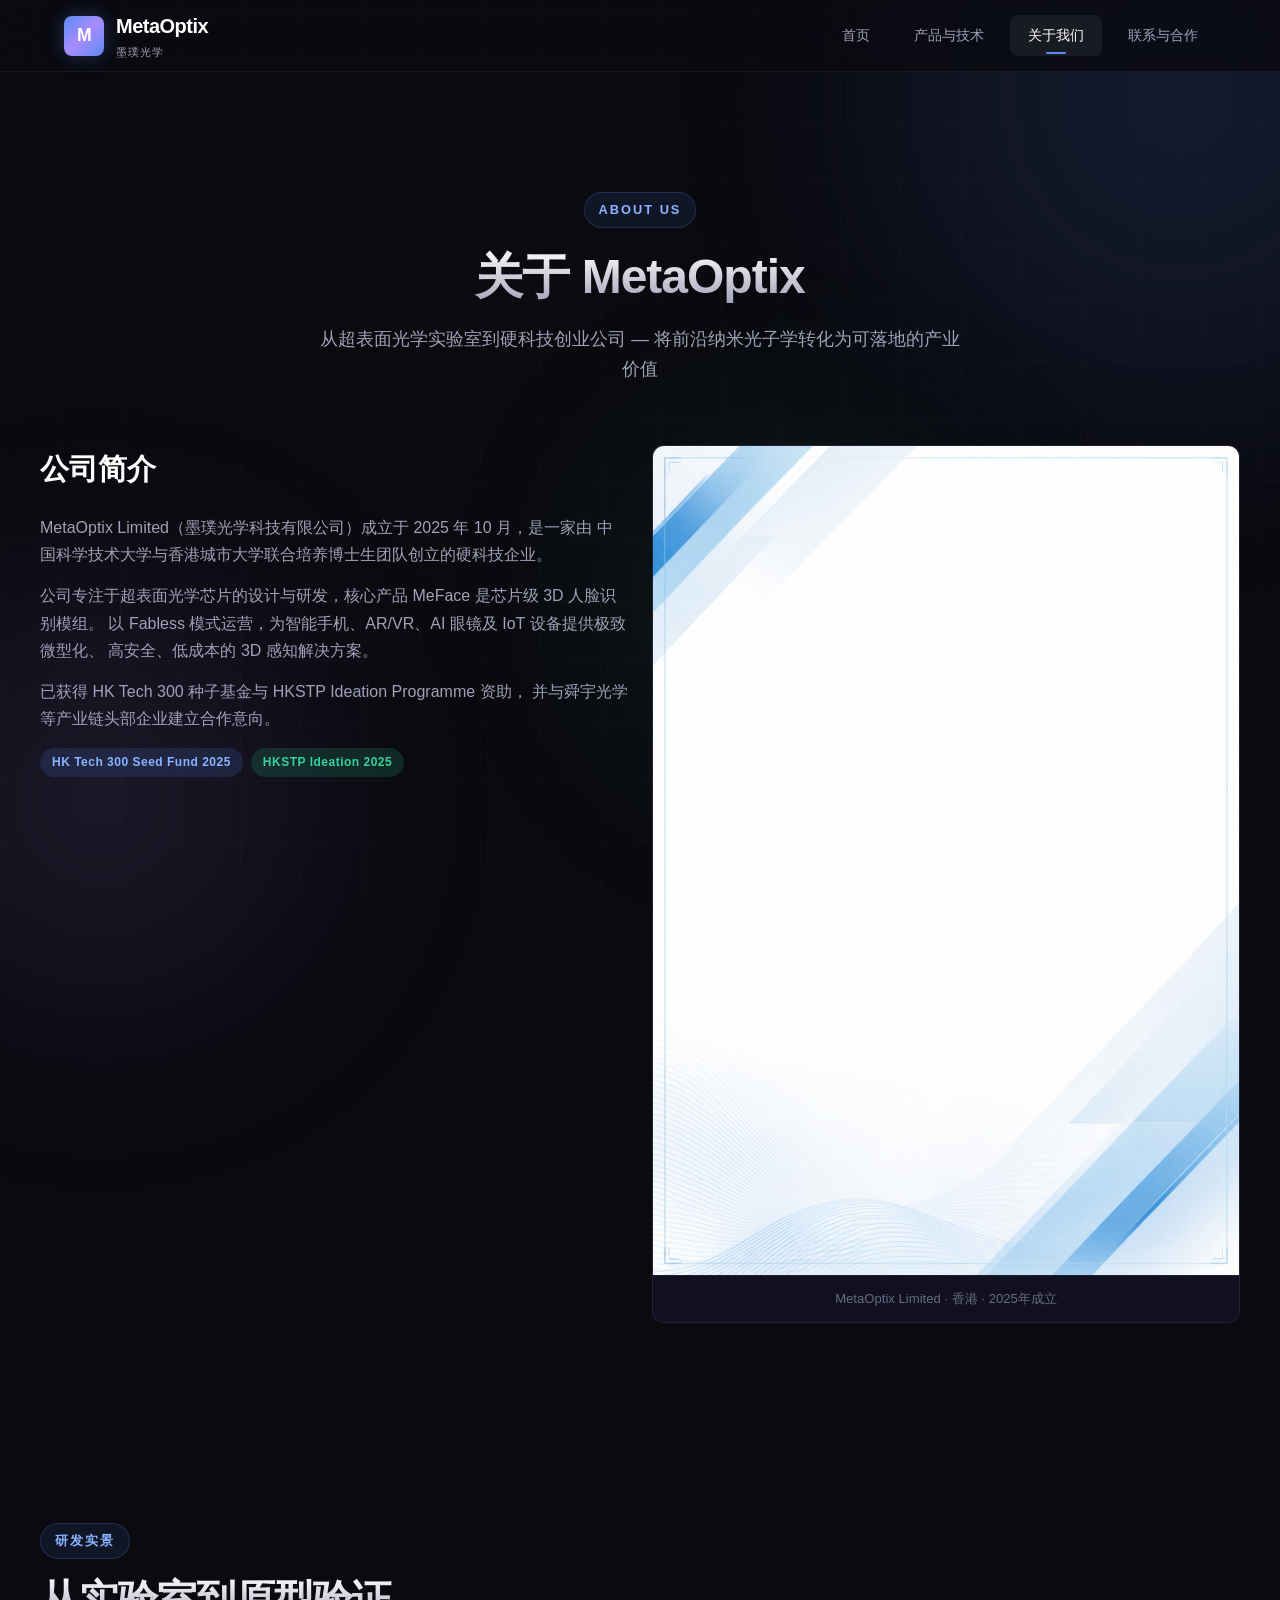
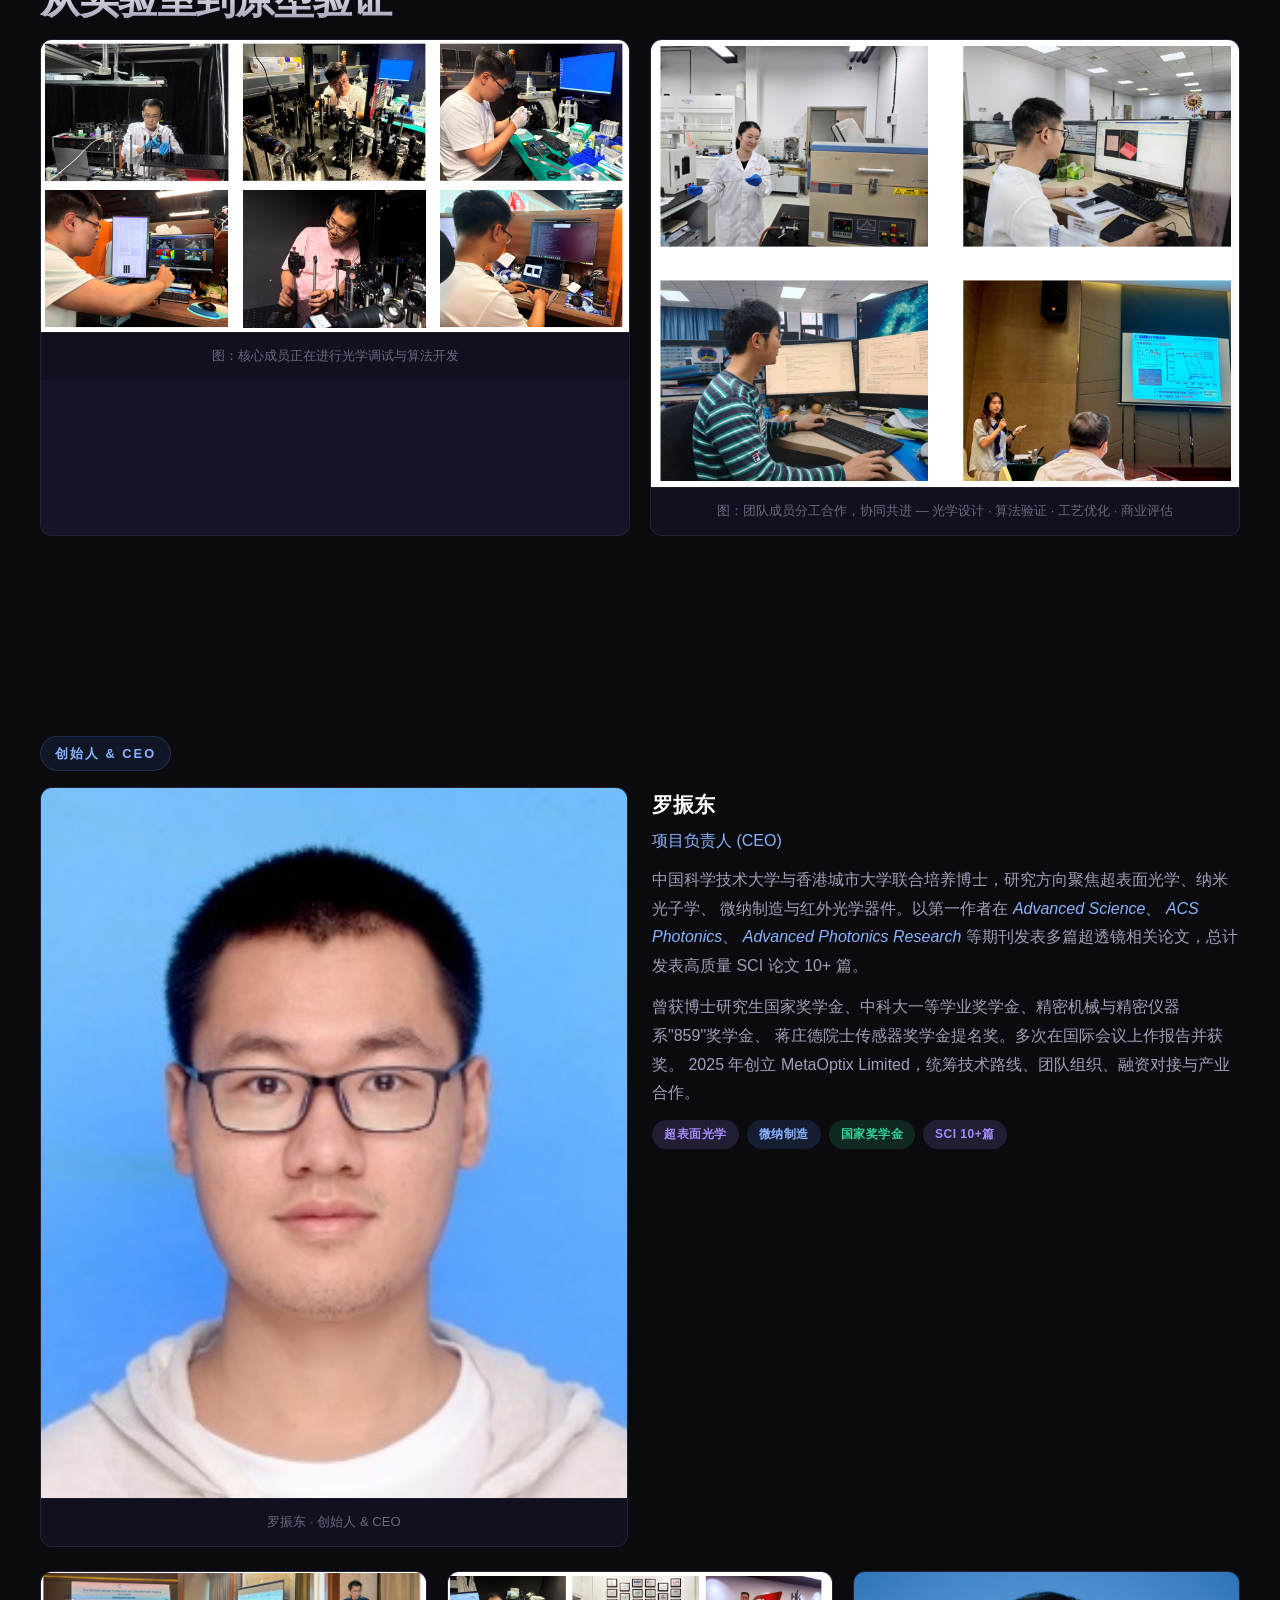
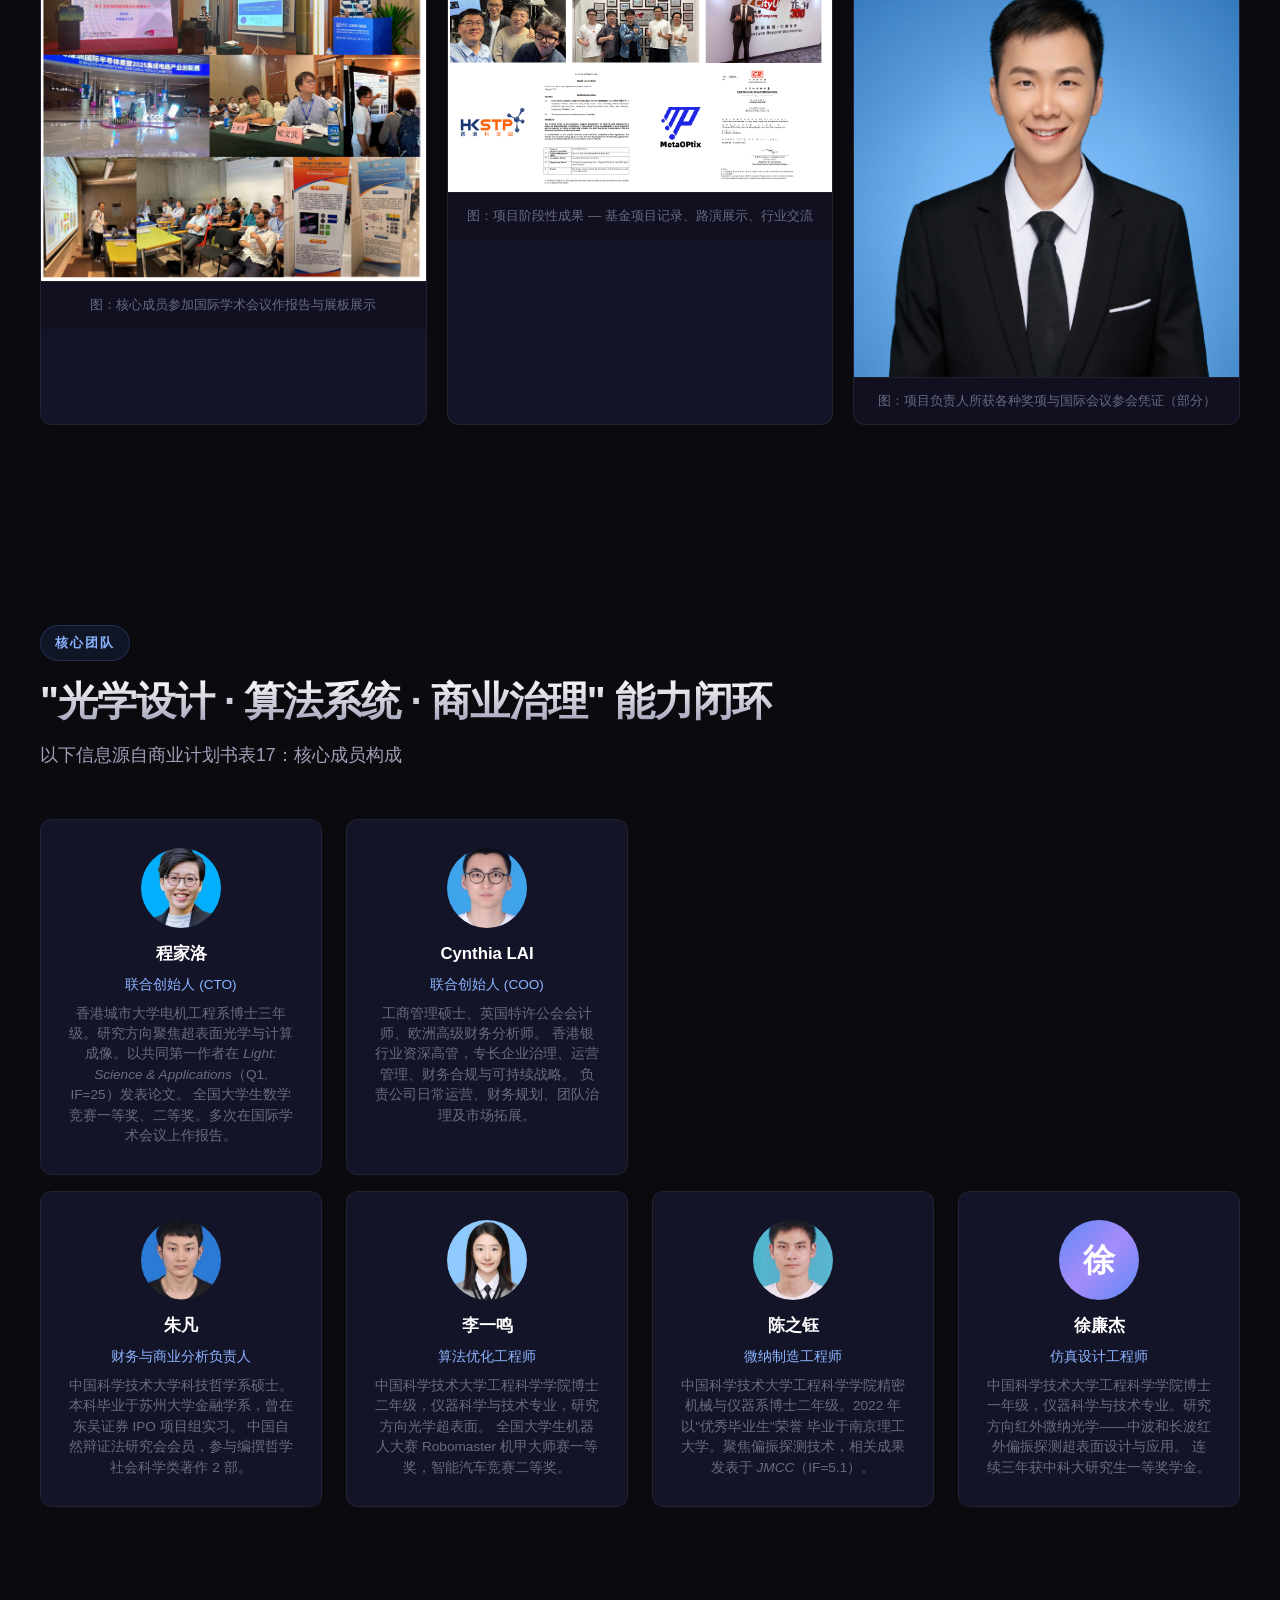
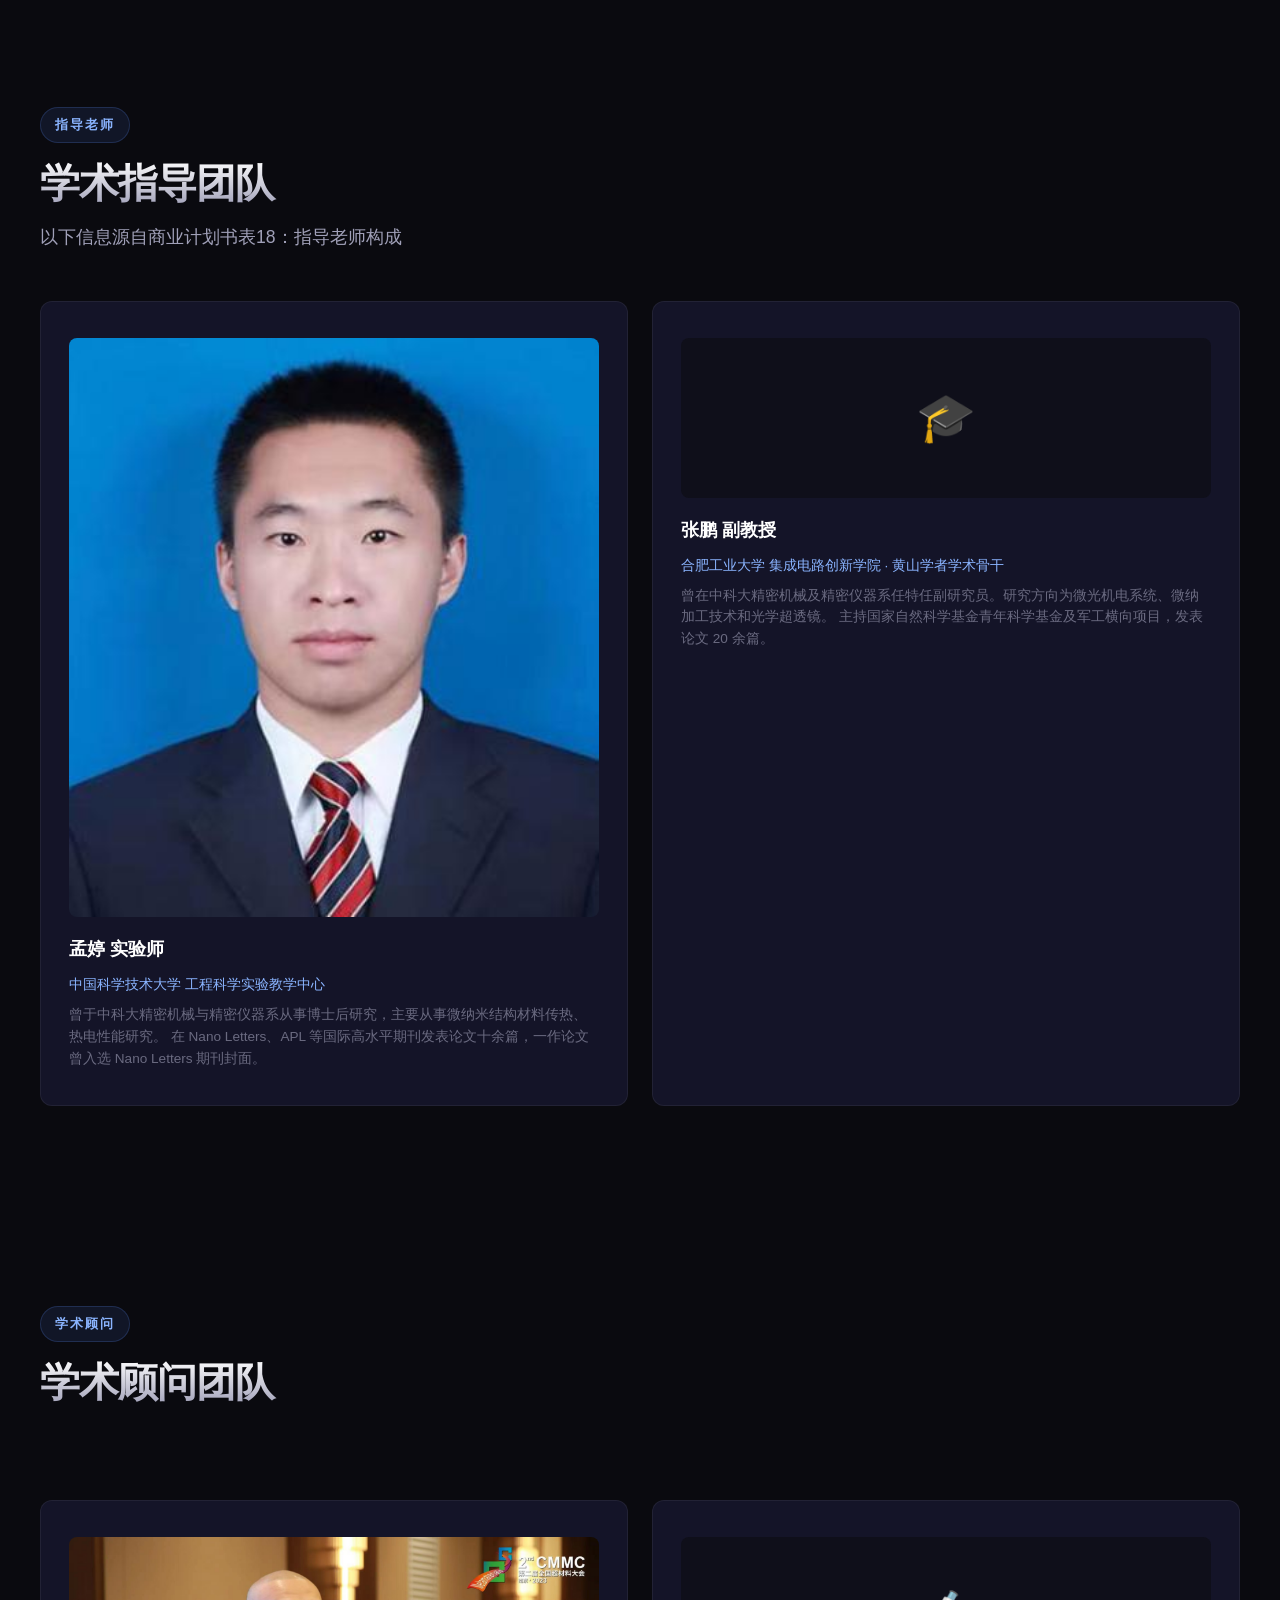
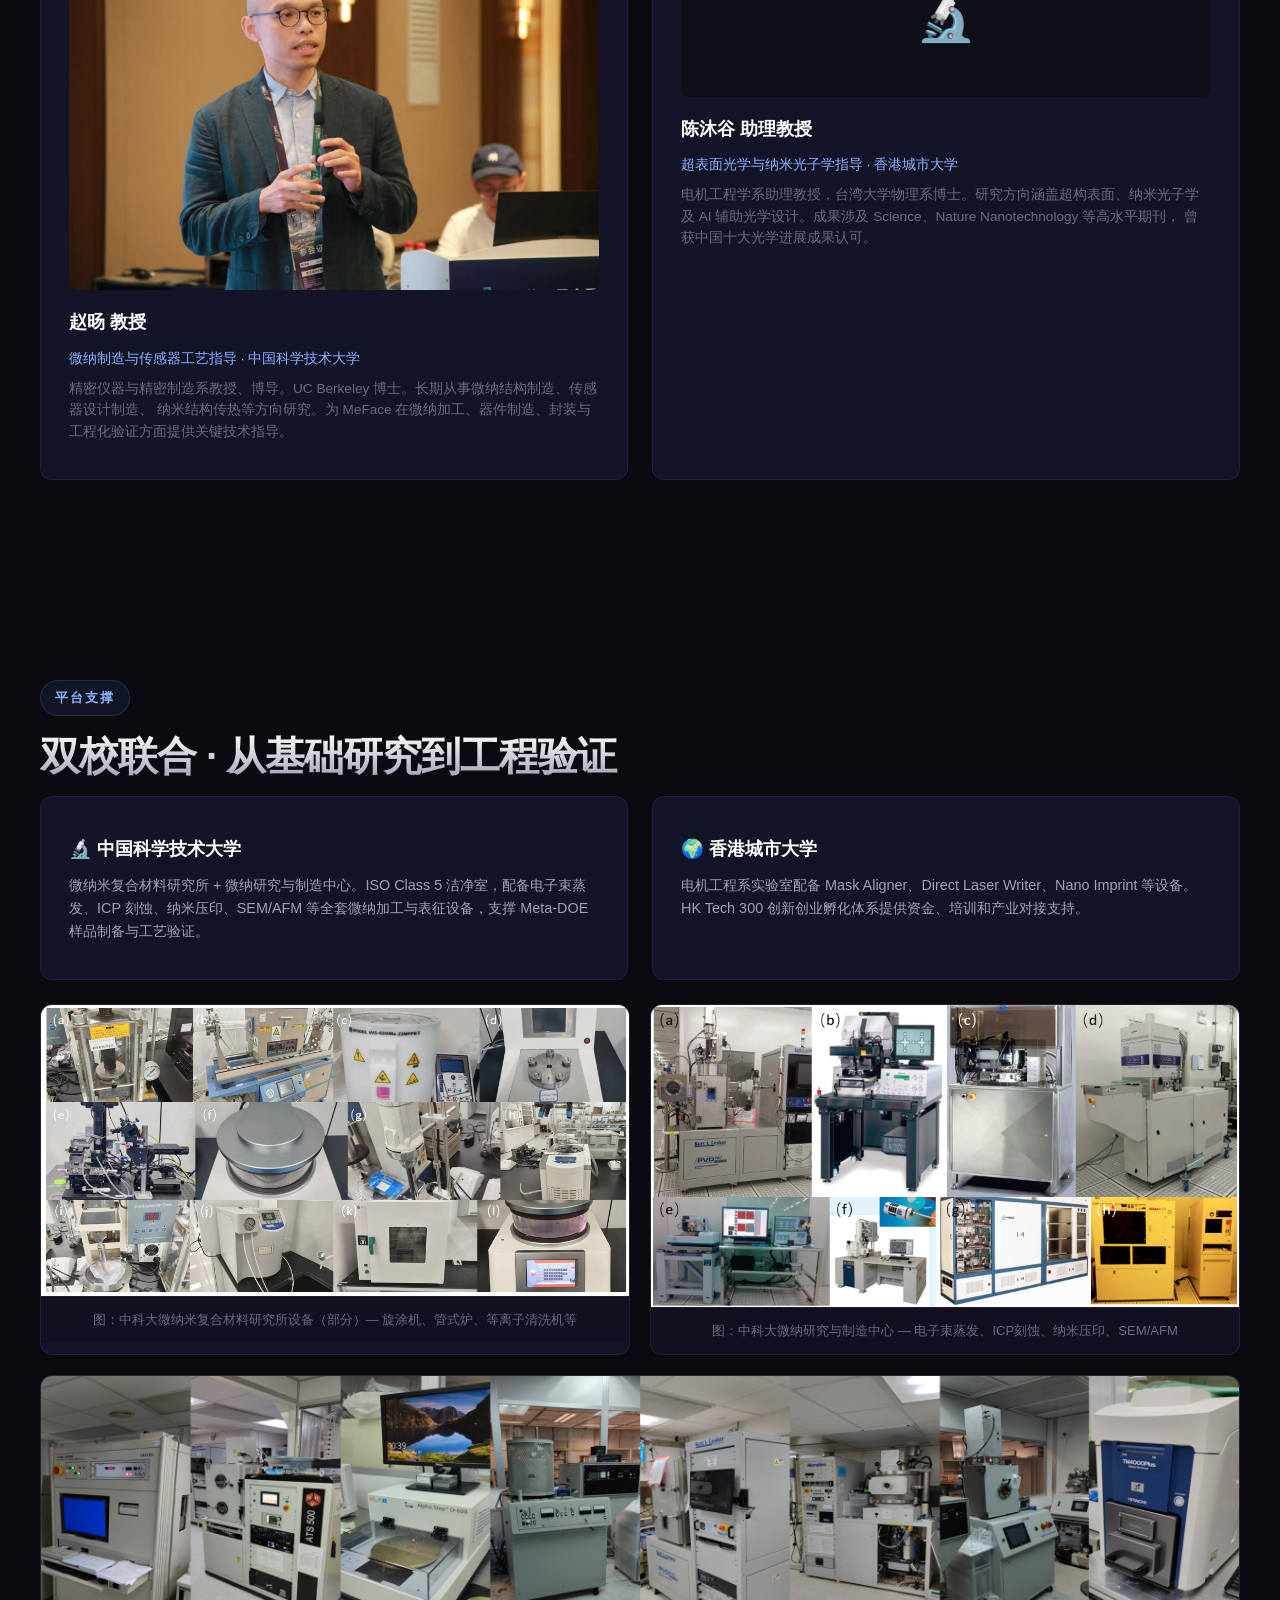
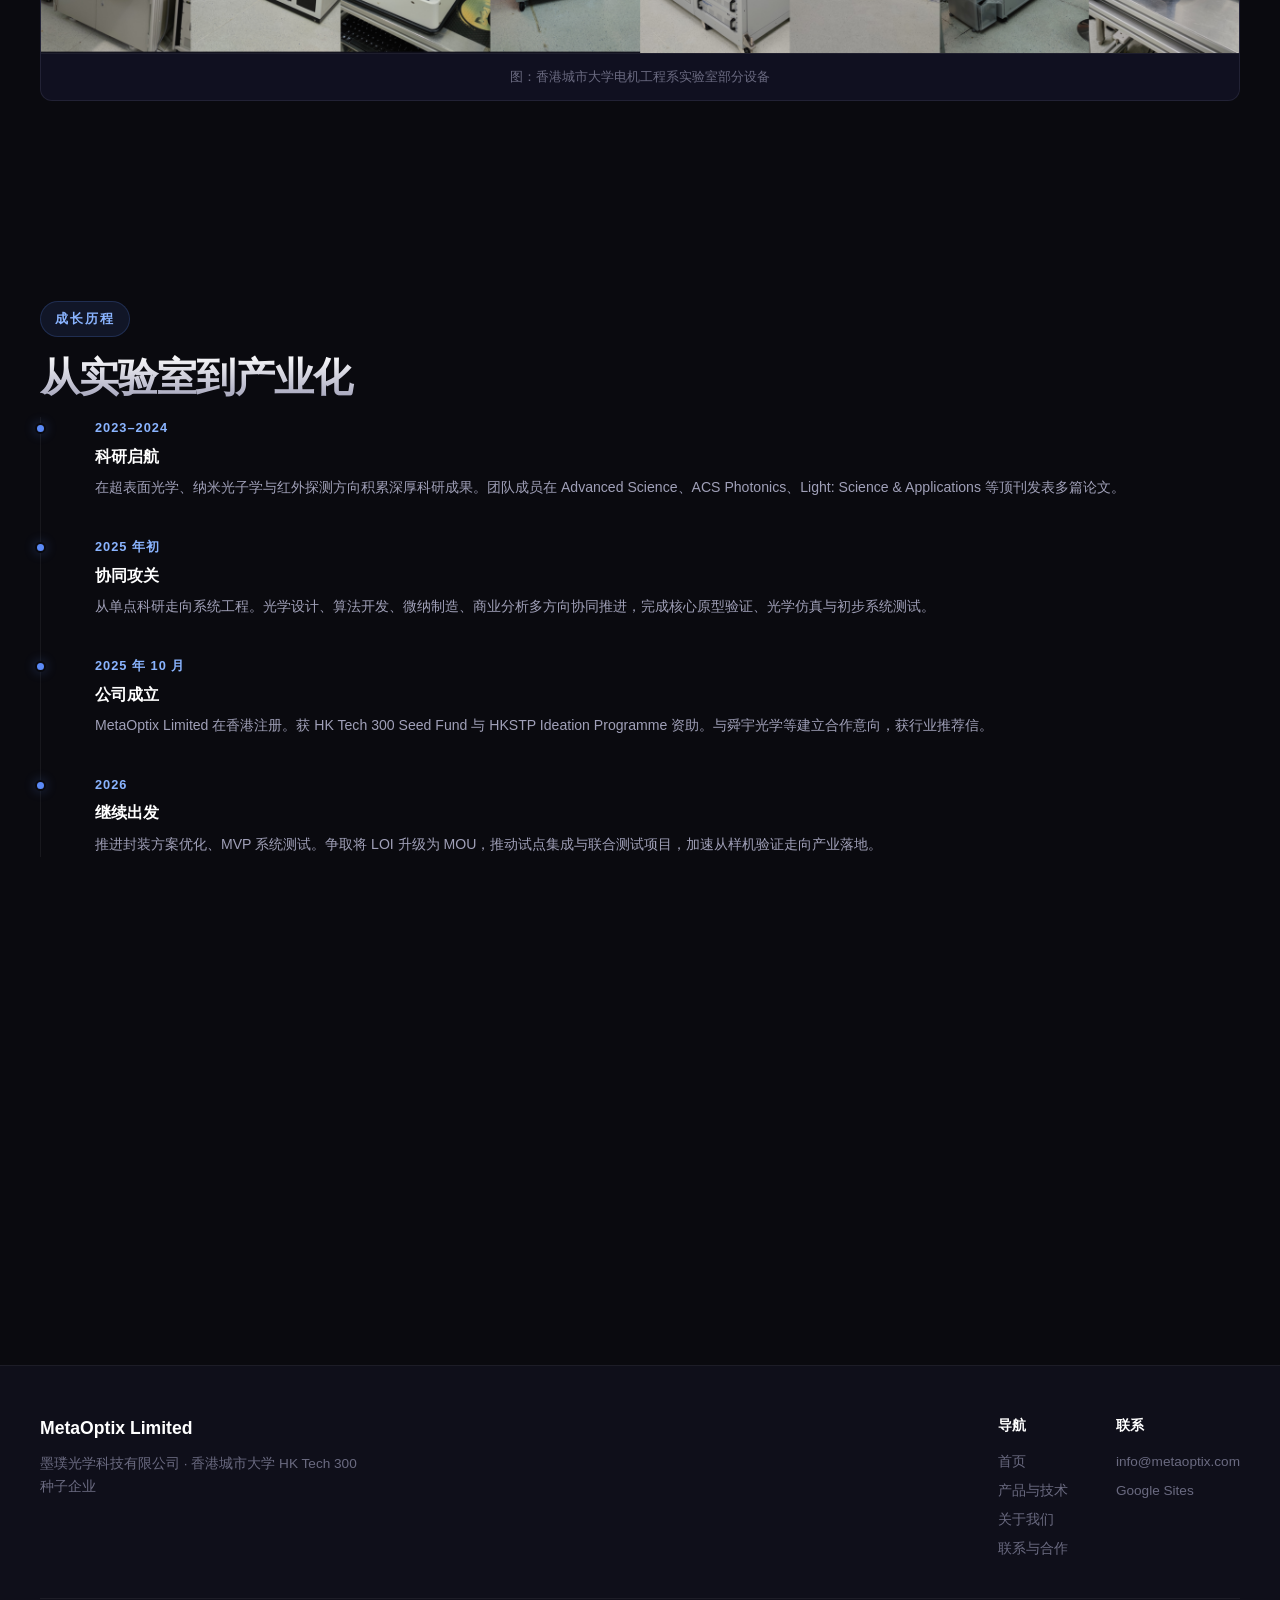
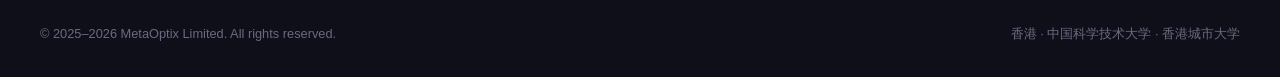
==== commit 544925c5: "Fix team info" ====
--- a/about.html
+++ b/about.html
@@ -36,7 +36,7 @@
     <div class="section-label animate">About Us</div>
     <h1 class="section-title animate">关于 MetaOptix</h1>
     <p class="section-desc animate">
-      从超表面光学实验室到硬科技创业公司 — 致力于将前沿纳米光子学转化为可落地的产业价值
+      从超表面光学实验室到硬科技创业公司 — 将前沿纳米光子学转化为可落地的产业价值
     </p>
   </section>
 
@@ -60,12 +60,12 @@
             并与舜宇光学等产业链头部企业建立合作意向。
           </p>
           <div style="display:flex;gap:8px;margin-top:16px;">
-            <span class="tag tag-blue">HK Tech 300</span>
-            <span class="tag tag-green">HKSTP Ideation</span>
-          </div>
-        </div>
-        <div class="img-card">
-          <img src="images/image9.png" alt="MetaOptix 公司" loading="lazy">
+            <span class="tag tag-blue">HK Tech 300 Seed Fund 2025</span>
+            <span class="tag tag-green">HKSTP Ideation 2025</span>
+          </div>
+        </div>
+        <div class="img-card">
+          <img src="images/image9.png" alt="MetaOptix" loading="lazy">
           <div class="img-caption">MetaOptix Limited · 香港 · 2025年成立</div>
         </div>
       </div>
@@ -90,7 +90,7 @@
     </div>
   </section>
 
-  <!-- Founder Section -->
+  <!-- Founder & CEO -->
   <section class="section">
     <div class="section-inner">
       <div class="section-label animate">创始人 & CEO</div>
@@ -101,29 +101,28 @@
         </div>
         <div>
           <h3 style="font-size:1.3rem;color:#fff;margin-bottom:4px;">罗振东</h3>
-          <p style="color:var(--accent-light);font-weight:500;margin-bottom:12px;">创始人 & CEO</p>
+          <p style="color:var(--accent-light);font-weight:500;margin-bottom:12px;">项目负责人 (CEO)</p>
           <p style="color:var(--text-secondary);line-height:1.8;margin-bottom:12px;">
-            2017 年以中科大特殊招生 A 档资格进入中国科学技术大学，本科测控技术与仪器专业，
-            加入光机电英才班。2021 年保研留校，后入选 USTC-CityU 联合培养博士项目。
-          </p>
-          <p style="color:var(--text-secondary);line-height:1.8;margin-bottom:12px;">
-            围绕超表面光学、微纳制造、红外光学器件方向，在 <em style="color:var(--accent-light);">Advanced Science</em>、
-            <em style="color:var(--accent-light);">ACS Photonics</em> 等顶级期刊发表多篇第一作者论文。
-            获博士研究生国家奖学金、蒋庄德院士传感器奖学金提名奖。
+            中国科学技术大学与香港城市大学联合培养博士，研究方向聚焦超表面光学、纳米光子学、
+            微纳制造与红外光学器件。以第一作者在 <em style="color:var(--accent-light);">Advanced Science</em>、
+            <em style="color:var(--accent-light);">ACS Photonics</em>、
+            <em style="color:var(--accent-light);">Advanced Photonics Research</em>
+            等期刊发表多篇超透镜相关论文，总计发表高质量 SCI 论文 10+ 篇。
           </p>
           <p style="color:var(--text-secondary);line-height:1.8;">
-            2025 年创立 MetaOptix Limited，统筹技术路线、团队组织、融资对接与产业合作，
-            推动超表面 3D 人脸识别技术从实验室走向产业化。
+            曾获博士研究生国家奖学金、中科大一等学业奖学金、精密机械与精密仪器系"859"奖学金、
+            蒋庄德院士传感器奖学金提名奖。多次在国际会议上作报告并获奖。
+            2025 年创立 MetaOptix Limited，统筹技术路线、团队组织、融资对接与产业合作。
           </p>
           <div style="display:flex;gap:8px;margin-top:12px;flex-wrap:wrap;">
             <span class="tag tag-purple">超表面光学</span>
             <span class="tag tag-blue">微纳制造</span>
             <span class="tag tag-green">国家奖学金</span>
-          </div>
-        </div>
-      </div>
-
-      <!-- Founder awards/conference images -->
+            <span class="tag tag-purple">SCI 10+篇</span>
+          </div>
+        </div>
+      </div>
+      <!-- Founder awards/conference -->
       <div class="img-grid-3 animate" style="margin-top:24px;">
         <div class="img-card">
           <img src="images/image100.png" alt="国际学术会议报告" loading="lazy">
@@ -131,90 +130,165 @@
         </div>
         <div class="img-card">
           <img src="images/image99.png" alt="团队阶段性成果" loading="lazy">
-          <div class="img-caption">图：项目阶段性成果 — 基金项目、路演、行业交流</div>
+          <div class="img-caption">图：项目阶段性成果 — 基金项目记录、路演展示、行业交流</div>
         </div>
         <div class="img-card">
           <img src="images/image82.png" alt="获奖与荣誉" loading="lazy">
-          <div class="img-caption">图：项目负责人获得各种奖项与国际会议参会凭证</div>
-        </div>
-      </div>
-    </div>
-  </section>
-
-  <!-- Core Team -->
+          <div class="img-caption">图：项目负责人所获各种奖项与国际会议参会凭证（部分）</div>
+        </div>
+      </div>
+    </div>
+  </section>
+
+  <!-- Core Team - ACCURATE from Table 17 -->
   <section class="section">
     <div class="section-inner">
       <div class="section-label animate">核心团队</div>
       <h2 class="section-title animate">"光学设计 · 算法系统 · 商业治理" 能力闭环</h2>
+      <p class="section-desc animate">以下信息源自商业计划书表17：核心成员构成</p>
+
+      <!-- Co-founders row -->
       <div class="team-grid animate">
-        <div class="card team-card">
-          <div class="img-card" style="margin-bottom:12px;border:none;background:transparent;">
-            <img src="images/image84.jpeg" alt="程家洛" loading="lazy" style="border-radius:50%;width:80px;height:80px;object-fit:cover;margin:0 auto;">
+        <!-- CTO -->
+        <div class="card team-card">
+          <div style="margin-bottom:12px;border-radius:50%;overflow:hidden;width:80px;height:80px;margin-left:auto;margin-right:auto;">
+            <img src="images/image84.jpeg" alt="程家洛" loading="lazy" style="width:80px;height:80px;object-fit:cover;">
           </div>
           <h4>程家洛</h4>
-          <div class="role">技术联合创始人</div>
-          <div class="bio">负责算法集成、计算成像、实时帧分析与系统验证。<br>CityU 电机工程系博士生</div>
-        </div>
-        <div class="card team-card">
-          <div class="img-card" style="margin-bottom:12px;border:none;background:transparent;">
-            <img src="images/image85.jpeg" alt="Cynthia LAI" loading="lazy" style="border-radius:50%;width:80px;height:80px;object-fit:cover;margin:0 auto;">
+          <div class="role">联合创始人 (CTO)</div>
+          <div class="bio">
+            香港城市大学电机工程系博士三年级。研究方向聚焦超表面光学与计算成像。以共同第一作者在
+            <em>Light: Science & Applications</em>（Q1, IF=25）发表论文。
+            全国大学生数学竞赛一等奖、二等奖。多次在国际学术会议上作报告。
+          </div>
+        </div>
+        <!-- COO -->
+        <div class="card team-card">
+          <div style="margin-bottom:12px;border-radius:50%;overflow:hidden;width:80px;height:80px;margin-left:auto;margin-right:auto;">
+            <img src="images/image85.jpeg" alt="Cynthia LAI" loading="lazy" style="width:80px;height:80px;object-fit:cover;">
           </div>
           <h4>Cynthia LAI</h4>
-          <div class="role">运营联合创始人</div>
-          <div class="bio">负责公司治理、财务合规、市场拓展与运营管理。<br>CityU 会计学系校友 · 欧洲高级管理会计师</div>
-        </div>
-        <div class="card team-card">
-          <div class="img-card" style="margin-bottom:12px;border:none;background:transparent;">
-            <img src="images/image86.jpeg" alt="周寅" loading="lazy" style="border-radius:50%;width:80px;height:80px;object-fit:cover;margin:0 auto;">
-          </div>
-          <h4>周寅</h4>
-          <div class="role">核心成员</div>
-          <div class="bio">3D 结构光算法优化、点云处理与深度学习模型。<br>CityU 电机工程系博士生</div>
-        </div>
-        <div class="card team-card">
-          <div class="img-card" style="margin-bottom:12px;border:none;background:transparent;">
-            <img src="images/image87.jpeg" alt="熊玉彬" loading="lazy" style="border-radius:50%;width:80px;height:80px;object-fit:cover;margin:0 auto;">
-          </div>
-          <h4>熊玉彬</h4>
-          <div class="role">核心成员</div>
-          <div class="bio">微纳制造、超表面仿真设计、工艺良率优化。<br>CityU 电机工程系博士生</div>
-        </div>
-      </div>
-      <!-- Additional team members -->
+          <div class="role">联合创始人 (COO)</div>
+          <div class="bio">
+            工商管理硕士、英国特许公会会计师、欧洲高级财务分析师。
+            香港银行业资深高管，专长企业治理、运营管理、财务合规与可持续战略。
+            负责公司日常运营、财务规划、团队治理及市场拓展。
+          </div>
+        </div>
+      </div>
+
+      <!-- Engineers row -->
       <div class="team-grid animate" style="margin-top:16px;">
         <div class="card team-card">
-          <div class="img-card" style="margin-bottom:12px;border:none;background:transparent;">
-            <img src="images/image88.jpeg" alt="团队成员" loading="lazy" style="border-radius:50%;width:80px;height:80px;object-fit:cover;margin:0 auto;">
-          </div>
-          <h4>财务与商业分析</h4>
-          <div class="role">核心成员</div>
-          <div class="bio">中科大精密机械与精密仪器系博士生</div>
-        </div>
-      </div>
-    </div>
-  </section>
-
-  <!-- Advisors -->
-  <section class="section">
-    <div class="section-inner">
-      <div class="section-label animate">指导与顾问</div>
-      <h2 class="section-title animate">学术与产业智囊</h2>
+          <div style="margin-bottom:12px;border-radius:50%;overflow:hidden;width:80px;height:80px;margin-left:auto;margin-right:auto;">
+            <img src="images/image86.jpeg" alt="朱凡" loading="lazy" style="width:80px;height:80px;object-fit:cover;">
+          </div>
+          <h4>朱凡</h4>
+          <div class="role">财务与商业分析负责人</div>
+          <div class="bio">
+            中国科学技术大学科技哲学系硕士。本科毕业于苏州大学金融学系，曾在东吴证券 IPO 项目组实习。
+            中国自然辩证法研究会会员，参与编撰哲学社会科学类著作 2 部。
+          </div>
+        </div>
+        <div class="card team-card">
+          <div style="margin-bottom:12px;border-radius:50%;overflow:hidden;width:80px;height:80px;margin-left:auto;margin-right:auto;">
+            <img src="images/image87.jpeg" alt="李一鸣" loading="lazy" style="width:80px;height:80px;object-fit:cover;">
+          </div>
+          <h4>李一鸣</h4>
+          <div class="role">算法优化工程师</div>
+          <div class="bio">
+            中国科学技术大学工程科学学院博士二年级，仪器科学与技术专业，研究方向光学超表面。
+            全国大学生机器人大赛 Robomaster 机甲大师赛一等奖，智能汽车竞赛二等奖。
+          </div>
+        </div>
+        <div class="card team-card">
+          <div style="margin-bottom:12px;border-radius:50%;overflow:hidden;width:80px;height:80px;margin-left:auto;margin-right:auto;">
+            <img src="images/image88.jpeg" alt="陈之钰" loading="lazy" style="width:80px;height:80px;object-fit:cover;">
+          </div>
+          <h4>陈之钰</h4>
+          <div class="role">微纳制造工程师</div>
+          <div class="bio">
+            中国科学技术大学工程科学学院精密机械与仪器系博士二年级。2022 年以"优秀毕业生"荣誉
+            毕业于南京理工大学。聚焦偏振探测技术，相关成果发表于 <em>JMCC</em>（IF=5.1）。
+          </div>
+        </div>
+        <div class="card team-card">
+          <div style="margin-bottom:12px;border-radius:50%;overflow:hidden;width:80px;height:80px;margin-left:auto;margin-right:auto;background:var(--accent-gradient);display:flex;align-items:center;justify-content:center;">
+            <span style="font-size:2rem;color:#fff;font-weight:700;">徐</span>
+          </div>
+          <h4>徐廉杰</h4>
+          <div class="role">仿真设计工程师</div>
+          <div class="bio">
+            中国科学技术大学工程科学学院博士一年级，仪器科学与技术专业。研究方向红外微纳光学——中波和长波红外偏振探测超表面设计与应用。
+            连续三年获中科大研究生一等奖学金。
+          </div>
+        </div>
+      </div>
+    </div>
+  </section>
+
+  <!-- Supervisors - Accurate from Table 18 -->
+  <section class="section">
+    <div class="section-inner">
+      <div class="section-label animate">指导老师</div>
+      <h2 class="section-title animate">学术指导团队</h2>
+      <p class="section-desc animate">以下信息源自商业计划书表18：指导老师构成</p>
       <div class="grid-2 animate">
         <div class="card feature-card">
-          <div class="img-card" style="margin-bottom:12px;border:none;background:transparent;">
-            <img src="images/image89.jpeg" alt="指导老师" loading="lazy">
-          </div>
-          <h3>张忠 教授</h3>
-          <p style="color:var(--accent-light);font-size:0.85rem;">指导老师 · 中国科学技术大学</p>
-          <p style="color:var(--text-muted);font-size:0.85rem;">微纳米复合材料研究所，长期从事纳米功能材料与器件研究</p>
-        </div>
-        <div class="card feature-card">
-          <div class="img-card" style="margin-bottom:12px;border:none;background:transparent;">
-            <img src="images/image91.jpeg" alt="学术顾问" loading="lazy">
-          </div>
-          <h3>陈侯潼 教授</h3>
-          <p style="color:var(--accent-light);font-size:0.85rem;">指导老师 · 香港城市大学</p>
-          <p style="color:var(--text-muted);font-size:0.85rem;">电机工程系，微波与光子器件方向</p>
+          <div style="margin-bottom:16px;border-radius:var(--radius-sm);overflow:hidden;">
+            <img src="images/image90.jpeg" alt="孟婷" loading="lazy" style="width:100%;">
+          </div>
+          <h3>孟婷 实验师</h3>
+          <p style="color:var(--accent-light);font-size:0.85rem;margin-bottom:8px;">中国科学技术大学 工程科学实验教学中心</p>
+          <p style="color:var(--text-muted);font-size:0.85rem;">
+            曾于中科大精密机械与精密仪器系从事博士后研究，主要从事微纳米结构材料传热、热电性能研究。
+            在 Nano Letters、APL 等国际高水平期刊发表论文十余篇，一作论文曾入选 Nano Letters 期刊封面。
+          </p>
+        </div>
+        <div class="card feature-card">
+          <div style="margin-bottom:16px;border-radius:var(--radius-sm);overflow:hidden;display:flex;align-items:center;justify-content:center;height:160px;background:var(--bg-secondary);">
+            <span style="font-size:3rem;">🎓</span>
+          </div>
+          <h3>张鹏 副教授</h3>
+          <p style="color:var(--accent-light);font-size:0.85rem;margin-bottom:8px;">合肥工业大学 集成电路创新学院 · 黄山学者学术骨干</p>
+          <p style="color:var(--text-muted);font-size:0.85rem;">
+            曾在中科大精密机械及精密仪器系任特任副研究员。研究方向为微光机电系统、微纳加工技术和光学超透镜。
+            主持国家自然科学基金青年科学基金及军工横向项目，发表论文 20 余篇。
+          </p>
+        </div>
+      </div>
+    </div>
+  </section>
+
+  <!-- Academic Advisors - Accurate from Table 19 -->
+  <section class="section">
+    <div class="section-inner">
+      <div class="section-label animate">学术顾问</div>
+      <h2 class="section-title animate">学术顾问团队</h2>
+      <p class="section-desc animate">以下信息源自商业计划书表19：学术顾问构成</p>
+      <div class="grid-2 animate">
+        <div class="card feature-card">
+          <div style="margin-bottom:16px;border-radius:var(--radius-sm);overflow:hidden;">
+            <img src="images/image92.png" alt="赵旸教授" loading="lazy" style="width:100%;">
+          </div>
+          <h3>赵旸 教授</h3>
+          <p style="color:var(--accent-light);font-size:0.85rem;margin-bottom:8px;">微纳制造与传感器工艺指导 · 中国科学技术大学</p>
+          <p style="color:var(--text-muted);font-size:0.85rem;">
+            精密仪器与精密制造系教授、博导。UC Berkeley 博士。长期从事微纳结构制造、传感器设计制造、
+            纳米结构传热等方向研究。为 MeFace 在微纳加工、器件制造、封装与工程化验证方面提供关键技术指导。
+          </p>
+        </div>
+        <div class="card feature-card">
+          <div style="margin-bottom:16px;border-radius:var(--radius-sm);overflow:hidden;display:flex;align-items:center;justify-content:center;height:160px;background:var(--bg-secondary);">
+            <span style="font-size:3rem;">🔬</span>
+          </div>
+          <h3>陈沐谷 助理教授</h3>
+          <p style="color:var(--accent-light);font-size:0.85rem;margin-bottom:8px;">超表面光学与纳米光子学指导 · 香港城市大学</p>
+          <p style="color:var(--text-muted);font-size:0.85rem;">
+            电机工程学系助理教授，台湾大学物理系博士。研究方向涵盖超构表面、纳米光子学及
+            AI 辅助光学设计。成果涉及 Science、Nature Nanotechnology 等高水平期刊，
+            曾获中国十大光学进展成果认可。
+          </p>
         </div>
       </div>
     </div>
@@ -228,18 +302,18 @@
       <div class="grid-2 animate" style="margin-bottom:24px;">
         <div class="card feature-card">
           <h3>🔬 中国科学技术大学</h3>
-          <p style="margin-bottom:12px;">微纳米复合材料研究所 + 微纳研究与制造中心。ISO Class 5 洁净室，配备电子束蒸发、ICP 刻蚀、纳米压印、SEM/AFM 等全套微纳加工与表征设备。</p>
+          <p>微纳米复合材料研究所 + 微纳研究与制造中心。ISO Class 5 洁净室，配备电子束蒸发、ICP 刻蚀、纳米压印、SEM/AFM 等全套微纳加工与表征设备，支撑 Meta-DOE 样品制备与工艺验证。</p>
         </div>
         <div class="card feature-card">
           <h3>🌍 香港城市大学</h3>
-          <p style="margin-bottom:12px;">电机工程系实验室配备 Mask Aligner、Direct Laser Writer、Nano Imprint 等设备。HK Tech 300 创新创业孵化体系。</p>
-        </div>
-      </div>
-      <!-- Lab equipment photos -->
+          <p>电机工程系实验室配备 Mask Aligner、Direct Laser Writer、Nano Imprint 等设备。HK Tech 300 创新创业孵化体系提供资金、培训和产业对接支持。</p>
+        </div>
+      </div>
+      <!-- Lab photos -->
       <div class="img-grid-2 animate">
         <div class="img-card">
           <img src="images/image93.png" alt="中科大微纳米复合材料研究所设备" loading="lazy">
-          <div class="img-caption">图：中国科学技术大学微纳米复合材料研究所设备（部分）— 旋涂机、管式炉、等离子清洗机等</div>
+          <div class="img-caption">图：中科大微纳米复合材料研究所设备（部分）— 旋涂机、管式炉、等离子清洗机等</div>
         </div>
         <div class="img-card">
           <img src="images/image94.png" alt="中科大微纳研究与制造中心" loading="lazy">
@@ -249,7 +323,7 @@
       <div class="animate" style="margin-top:20px;">
         <div class="img-card">
           <img src="images/image95.png" alt="香港城市大学实验室" loading="lazy">
-          <div class="img-caption">图：香港城市大学电机工程系实验室部分设备 — Mask Aligner、Direct Laser Writer 等</div>
+          <div class="img-caption">图：香港城市大学电机工程系实验室部分设备</div>
         </div>
       </div>
     </div>
@@ -264,7 +338,7 @@
         <div class="timeline-item">
           <div class="year">2023–2024</div>
           <h4>科研启航</h4>
-          <p>在超表面光学、纳米光子学与红外探测方向积累深厚科研成果。团队成员在 Advanced Science、ACS Photonics 等顶刊发表多篇论文，逐步形成将超表面技术应用于 3D 感知的构想。</p>
+          <p>在超表面光学、纳米光子学与红外探测方向积累深厚科研成果。团队成员在 Advanced Science、ACS Photonics、Light: Science & Applications 等顶刊发表多篇论文。</p>
         </div>
         <div class="timeline-item">
           <div class="year">2025 年初</div>
@@ -274,7 +348,7 @@
         <div class="timeline-item">
           <div class="year">2025 年 10 月</div>
           <h4>公司成立</h4>
-          <p>MetaOptix Limited 在香港注册。获得 HK Tech 300 Seed Fund 与 HKSTP Ideation Programme 资助。<br>与舜宇光学等建立合作意向，获行业推荐信。</p>
+          <p>MetaOptix Limited 在香港注册。获 HK Tech 300 Seed Fund 与 HKSTP Ideation Programme 资助。与舜宇光学等建立合作意向，获行业推荐信。</p>
         </div>
         <div class="timeline-item">
           <div class="year">2026</div>
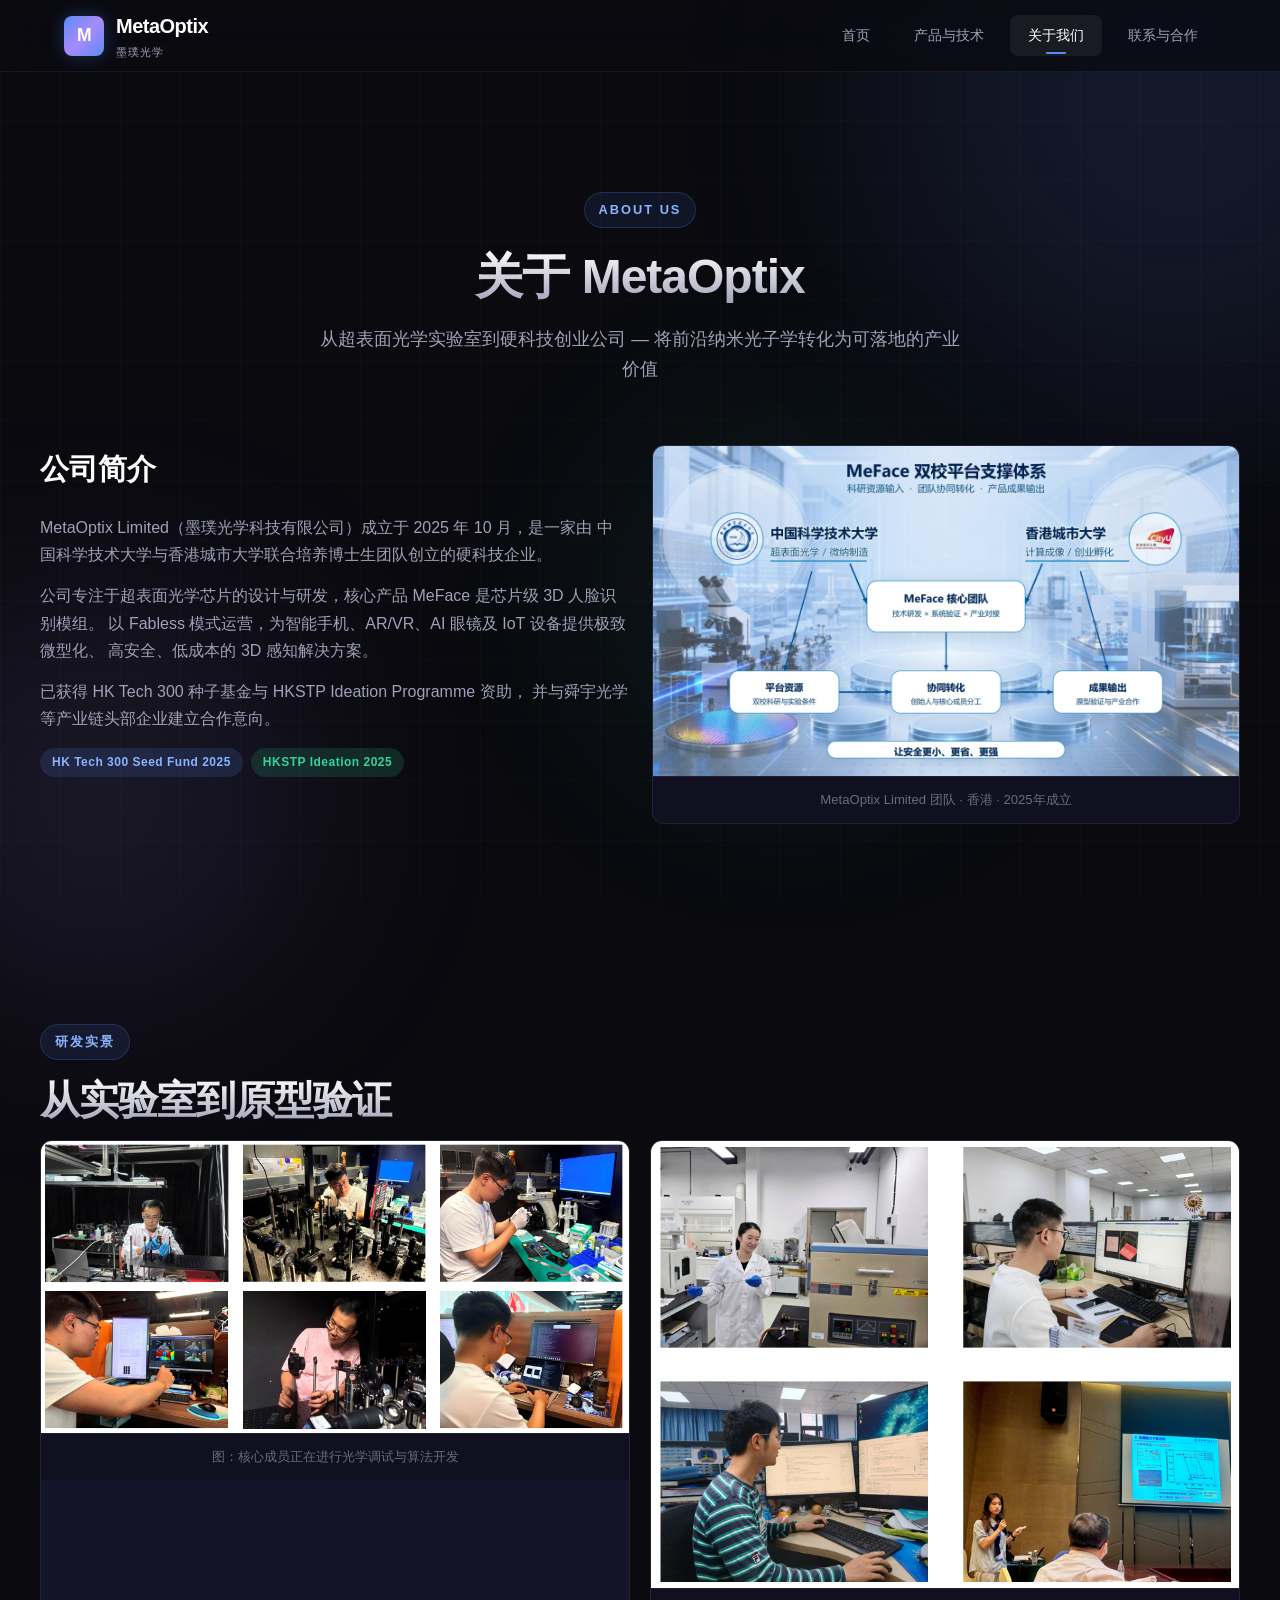
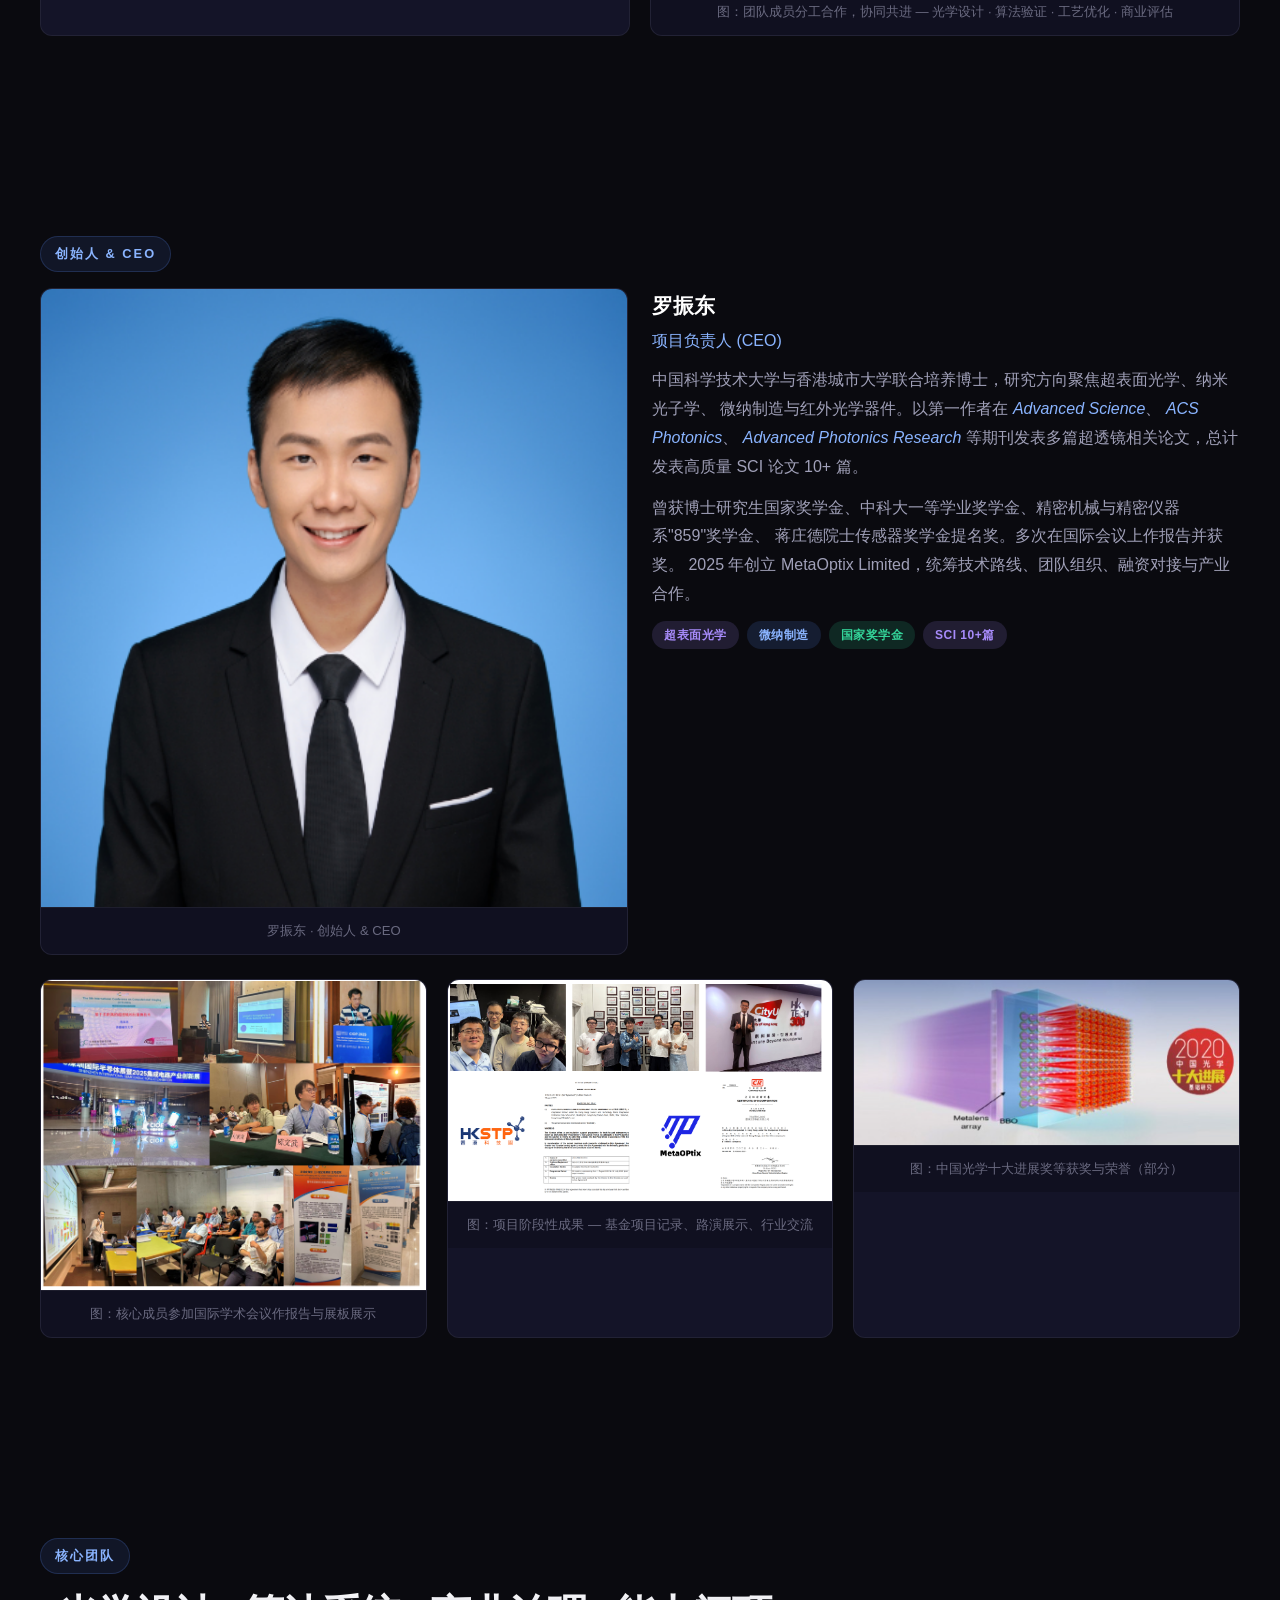
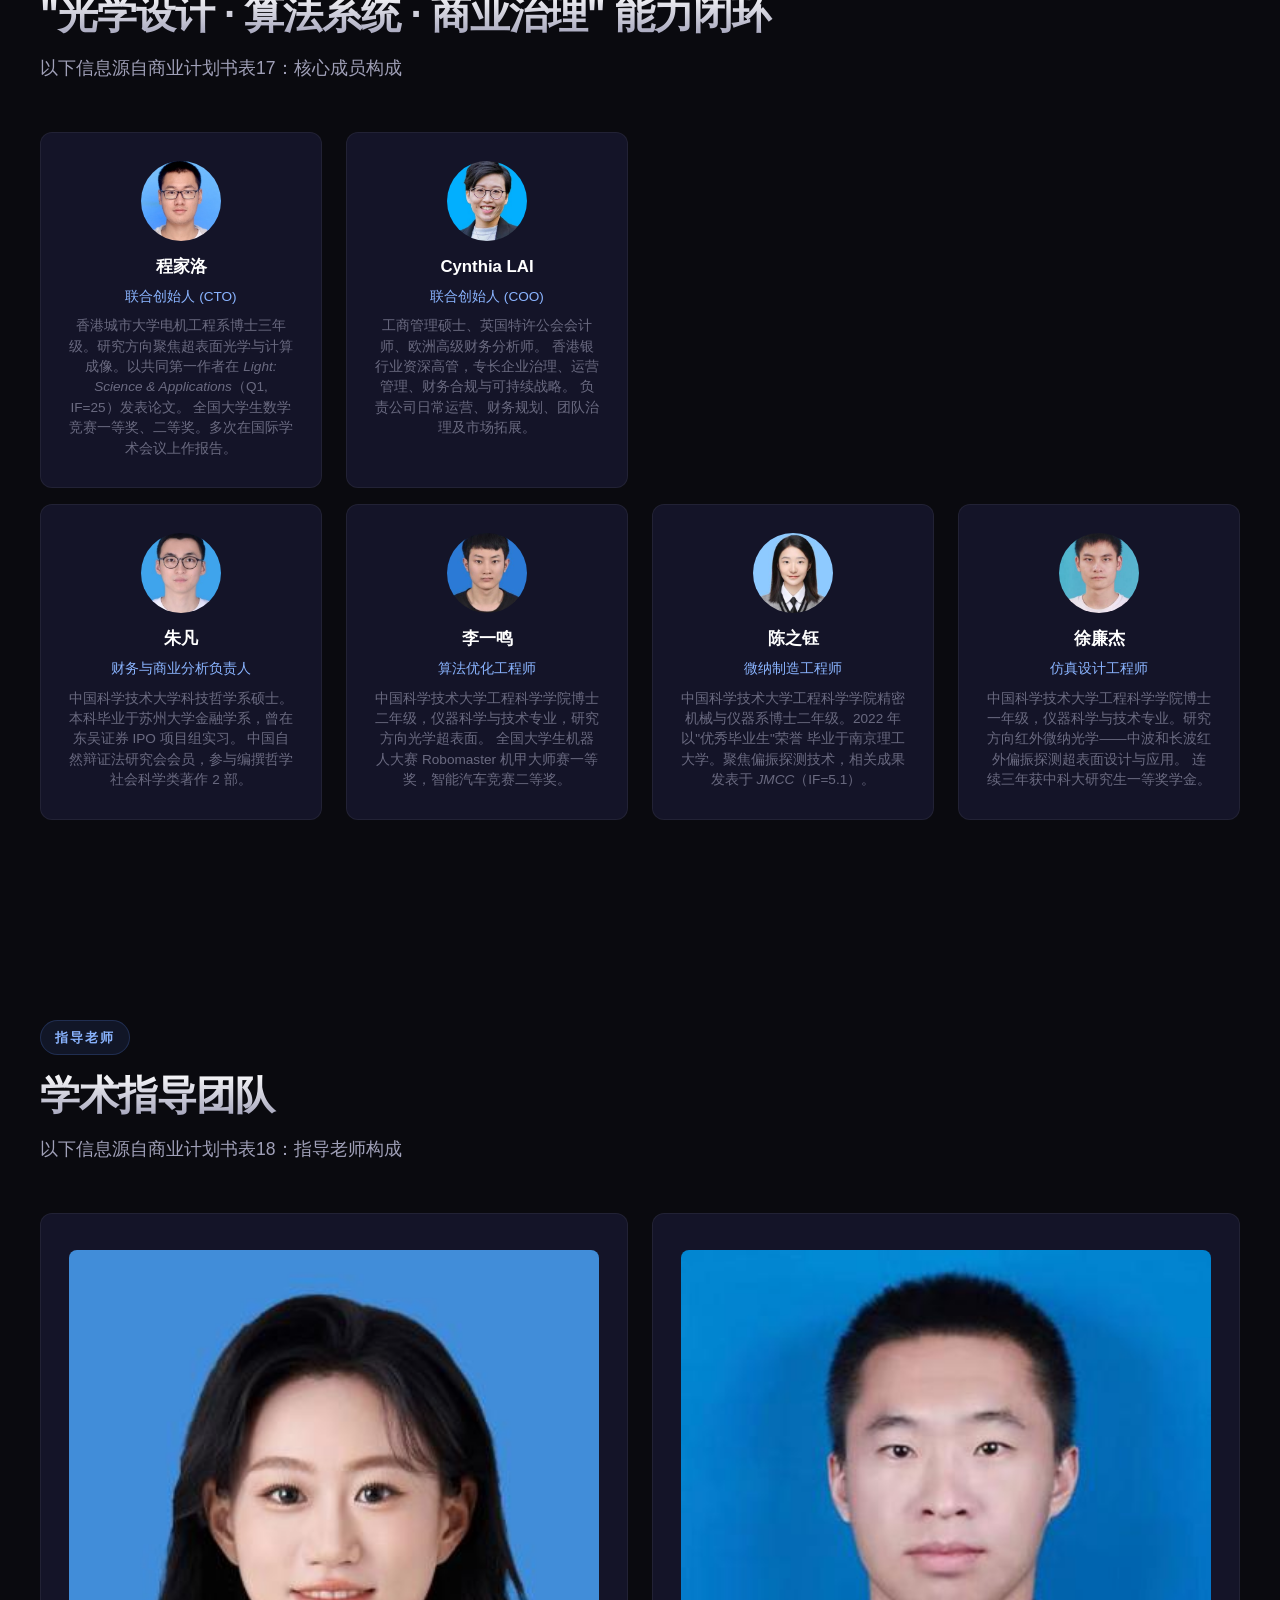
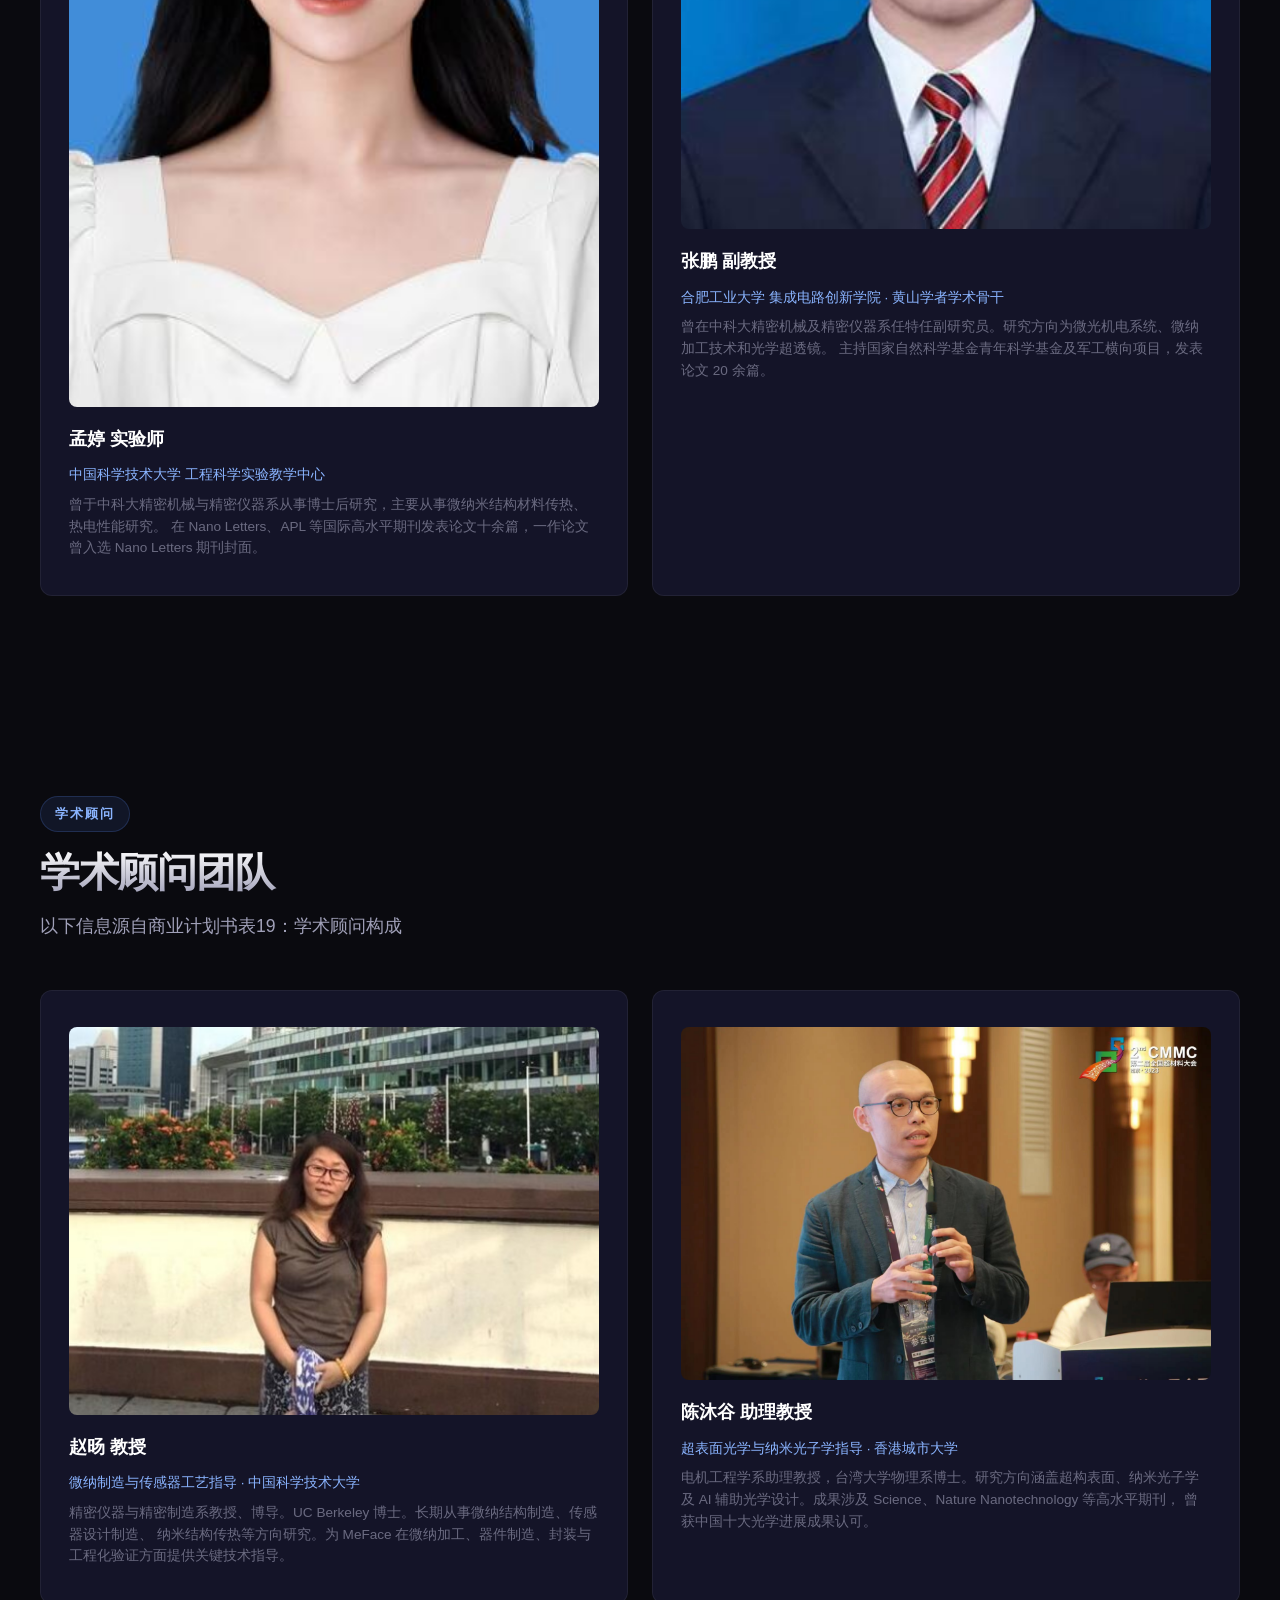
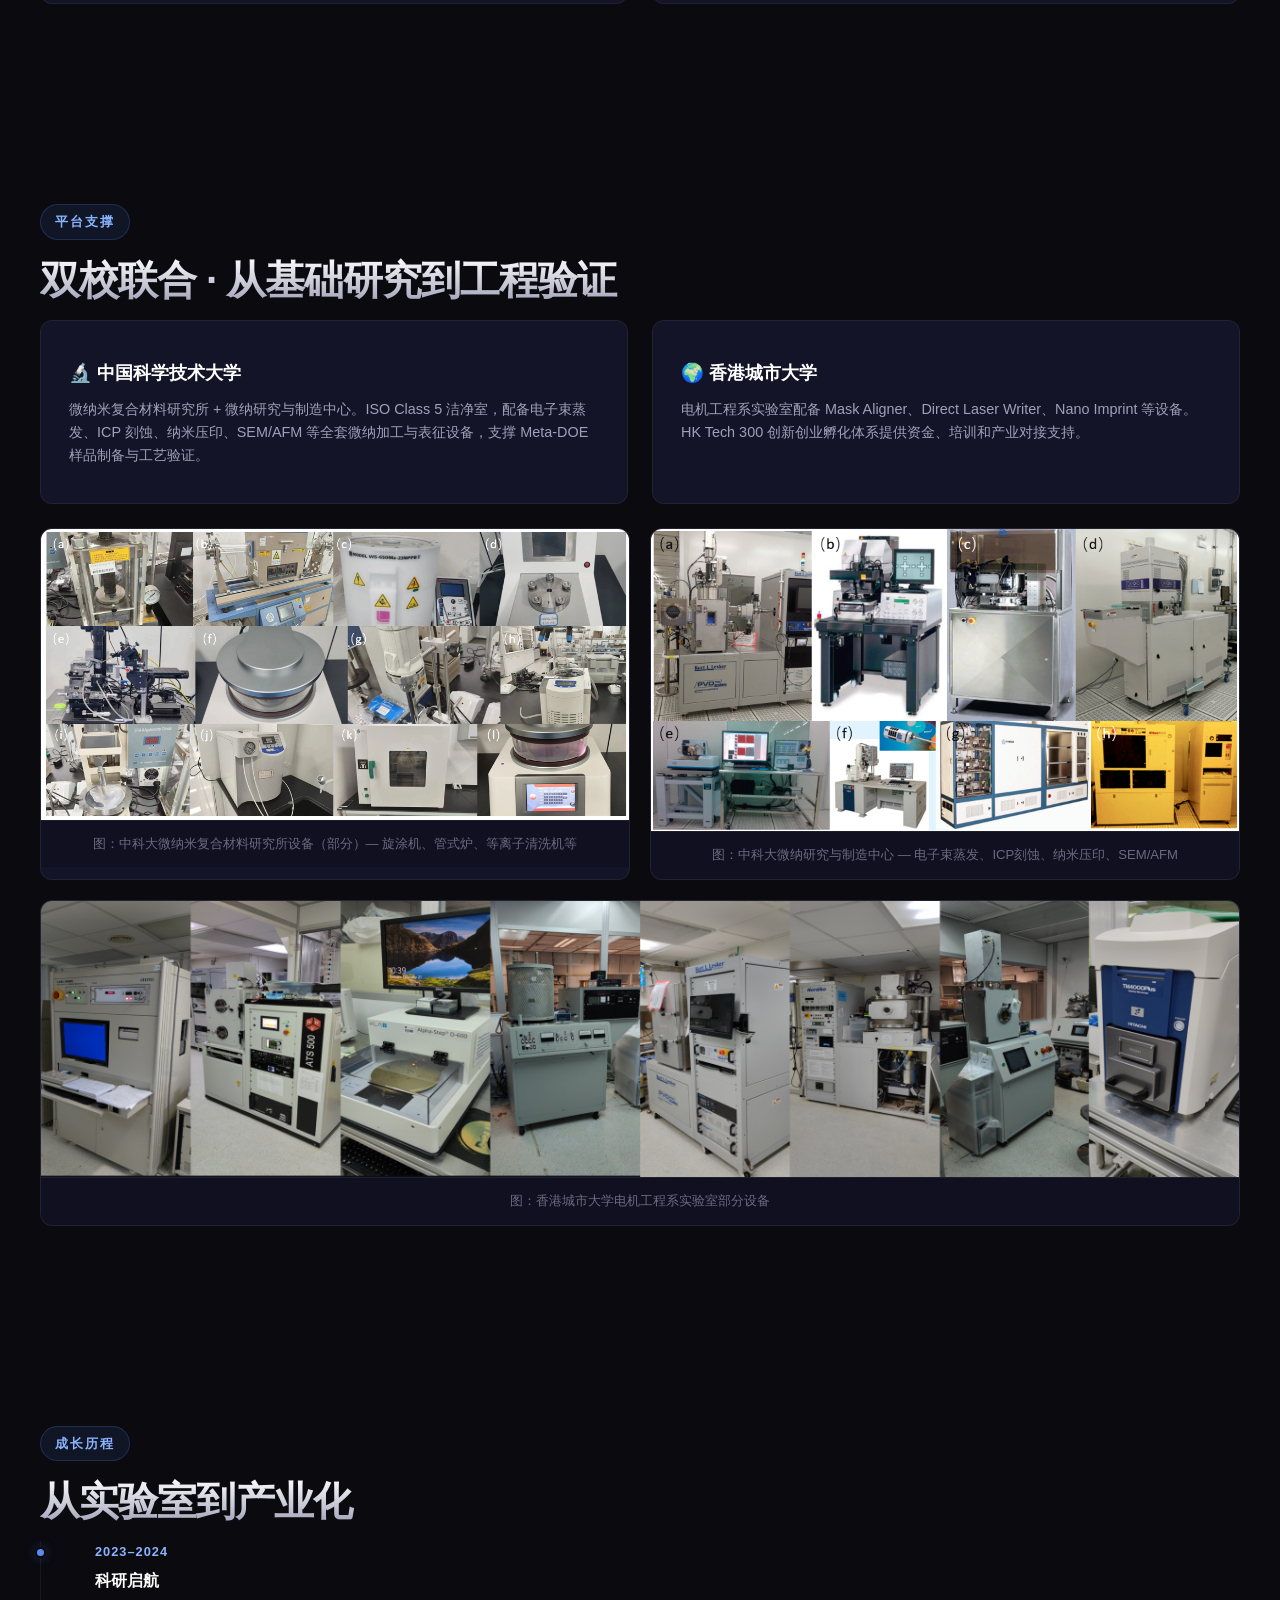
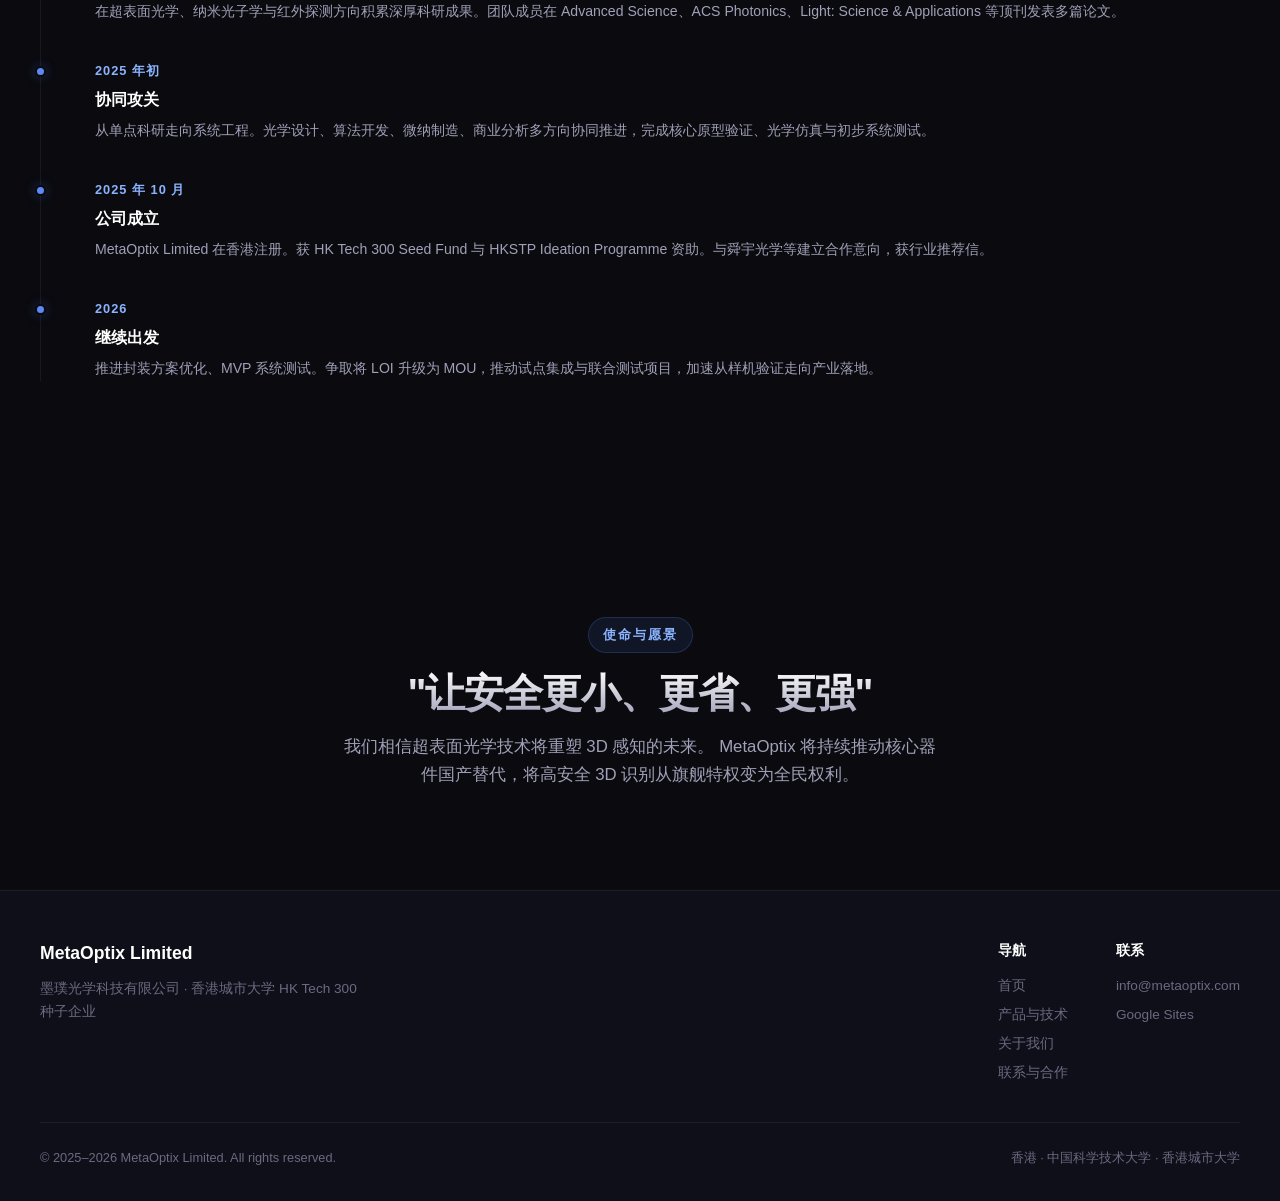
==== commit 8b22df6b: "Fix all image-to-person mappings per business plan Tables 16-19" ====
--- a/about.html
+++ b/about.html
@@ -65,8 +65,8 @@
           </div>
         </div>
         <div class="img-card">
-          <img src="images/image9.png" alt="MetaOptix" loading="lazy">
-          <div class="img-caption">MetaOptix Limited · 香港 · 2025年成立</div>
+          <img src="images/image96.png" alt="MetaOptix 团队合影" loading="lazy">
+          <div class="img-caption">MetaOptix Limited 团队 · 香港 · 2025年成立</div>
         </div>
       </div>
     </div>
@@ -96,7 +96,7 @@
       <div class="section-label animate">创始人 & CEO</div>
       <div class="grid-2 animate" style="align-items:start;">
         <div class="img-card">
-          <img src="images/image83.jpeg" alt="罗振东 CEO" loading="lazy">
+          <img src="images/image82.png" alt="罗振东 CEO" loading="lazy">
           <div class="img-caption">罗振东 · 创始人 & CEO</div>
         </div>
         <div>
@@ -133,8 +133,8 @@
           <div class="img-caption">图：项目阶段性成果 — 基金项目记录、路演展示、行业交流</div>
         </div>
         <div class="img-card">
-          <img src="images/image82.png" alt="获奖与荣誉" loading="lazy">
-          <div class="img-caption">图：项目负责人所获各种奖项与国际会议参会凭证（部分）</div>
+          <img src="images/image136.png" alt="获奖与荣誉" loading="lazy">
+          <div class="img-caption">图：中国光学十大进展奖等获奖与荣誉（部分）</div>
         </div>
       </div>
     </div>
@@ -152,7 +152,7 @@
         <!-- CTO -->
         <div class="card team-card">
           <div style="margin-bottom:12px;border-radius:50%;overflow:hidden;width:80px;height:80px;margin-left:auto;margin-right:auto;">
-            <img src="images/image84.jpeg" alt="程家洛" loading="lazy" style="width:80px;height:80px;object-fit:cover;">
+            <img src="images/image83.jpeg" alt="程家洛" loading="lazy" style="width:80px;height:80px;object-fit:cover;">
           </div>
           <h4>程家洛</h4>
           <div class="role">联合创始人 (CTO)</div>
@@ -165,7 +165,7 @@
         <!-- COO -->
         <div class="card team-card">
           <div style="margin-bottom:12px;border-radius:50%;overflow:hidden;width:80px;height:80px;margin-left:auto;margin-right:auto;">
-            <img src="images/image85.jpeg" alt="Cynthia LAI" loading="lazy" style="width:80px;height:80px;object-fit:cover;">
+            <img src="images/image84.jpeg" alt="Cynthia LAI" loading="lazy" style="width:80px;height:80px;object-fit:cover;">
           </div>
           <h4>Cynthia LAI</h4>
           <div class="role">联合创始人 (COO)</div>
@@ -181,7 +181,7 @@
       <div class="team-grid animate" style="margin-top:16px;">
         <div class="card team-card">
           <div style="margin-bottom:12px;border-radius:50%;overflow:hidden;width:80px;height:80px;margin-left:auto;margin-right:auto;">
-            <img src="images/image86.jpeg" alt="朱凡" loading="lazy" style="width:80px;height:80px;object-fit:cover;">
+            <img src="images/image85.jpeg" alt="朱凡" loading="lazy" style="width:80px;height:80px;object-fit:cover;">
           </div>
           <h4>朱凡</h4>
           <div class="role">财务与商业分析负责人</div>
@@ -192,7 +192,7 @@
         </div>
         <div class="card team-card">
           <div style="margin-bottom:12px;border-radius:50%;overflow:hidden;width:80px;height:80px;margin-left:auto;margin-right:auto;">
-            <img src="images/image87.jpeg" alt="李一鸣" loading="lazy" style="width:80px;height:80px;object-fit:cover;">
+            <img src="images/image86.jpeg" alt="李一鸣" loading="lazy" style="width:80px;height:80px;object-fit:cover;">
           </div>
           <h4>李一鸣</h4>
           <div class="role">算法优化工程师</div>
@@ -203,7 +203,7 @@
         </div>
         <div class="card team-card">
           <div style="margin-bottom:12px;border-radius:50%;overflow:hidden;width:80px;height:80px;margin-left:auto;margin-right:auto;">
-            <img src="images/image88.jpeg" alt="陈之钰" loading="lazy" style="width:80px;height:80px;object-fit:cover;">
+            <img src="images/image87.jpeg" alt="陈之钰" loading="lazy" style="width:80px;height:80px;object-fit:cover;">
           </div>
           <h4>陈之钰</h4>
           <div class="role">微纳制造工程师</div>
@@ -213,8 +213,8 @@
           </div>
         </div>
         <div class="card team-card">
-          <div style="margin-bottom:12px;border-radius:50%;overflow:hidden;width:80px;height:80px;margin-left:auto;margin-right:auto;background:var(--accent-gradient);display:flex;align-items:center;justify-content:center;">
-            <span style="font-size:2rem;color:#fff;font-weight:700;">徐</span>
+          <div style="margin-bottom:12px;border-radius:50%;overflow:hidden;width:80px;height:80px;margin-left:auto;margin-right:auto;">
+            <img src="images/image88.jpeg" alt="徐廉杰" loading="lazy" style="width:80px;height:80px;object-fit:cover;">
           </div>
           <h4>徐廉杰</h4>
           <div class="role">仿真设计工程师</div>
@@ -236,7 +236,7 @@
       <div class="grid-2 animate">
         <div class="card feature-card">
           <div style="margin-bottom:16px;border-radius:var(--radius-sm);overflow:hidden;">
-            <img src="images/image90.jpeg" alt="孟婷" loading="lazy" style="width:100%;">
+            <img src="images/image89.jpeg" alt="孟婷" loading="lazy" style="width:100%;">
           </div>
           <h3>孟婷 实验师</h3>
           <p style="color:var(--accent-light);font-size:0.85rem;margin-bottom:8px;">中国科学技术大学 工程科学实验教学中心</p>
@@ -246,8 +246,8 @@
           </p>
         </div>
         <div class="card feature-card">
-          <div style="margin-bottom:16px;border-radius:var(--radius-sm);overflow:hidden;display:flex;align-items:center;justify-content:center;height:160px;background:var(--bg-secondary);">
-            <span style="font-size:3rem;">🎓</span>
+          <div style="margin-bottom:16px;border-radius:var(--radius-sm);overflow:hidden;">
+            <img src="images/image90.jpeg" alt="张鹏" loading="lazy" style="width:100%;">
           </div>
           <h3>张鹏 副教授</h3>
           <p style="color:var(--accent-light);font-size:0.85rem;margin-bottom:8px;">合肥工业大学 集成电路创新学院 · 黄山学者学术骨干</p>
@@ -269,7 +269,7 @@
       <div class="grid-2 animate">
         <div class="card feature-card">
           <div style="margin-bottom:16px;border-radius:var(--radius-sm);overflow:hidden;">
-            <img src="images/image92.png" alt="赵旸教授" loading="lazy" style="width:100%;">
+            <img src="images/image91.jpeg" alt="赵旸教授" loading="lazy" style="width:100%;">
           </div>
           <h3>赵旸 教授</h3>
           <p style="color:var(--accent-light);font-size:0.85rem;margin-bottom:8px;">微纳制造与传感器工艺指导 · 中国科学技术大学</p>
@@ -279,8 +279,8 @@
           </p>
         </div>
         <div class="card feature-card">
-          <div style="margin-bottom:16px;border-radius:var(--radius-sm);overflow:hidden;display:flex;align-items:center;justify-content:center;height:160px;background:var(--bg-secondary);">
-            <span style="font-size:3rem;">🔬</span>
+          <div style="margin-bottom:16px;border-radius:var(--radius-sm);overflow:hidden;">
+            <img src="images/image92.png" alt="陈沐谷" loading="lazy" style="width:100%;">
           </div>
           <h3>陈沐谷 助理教授</h3>
           <p style="color:var(--accent-light);font-size:0.85rem;margin-bottom:8px;">超表面光学与纳米光子学指导 · 香港城市大学</p>
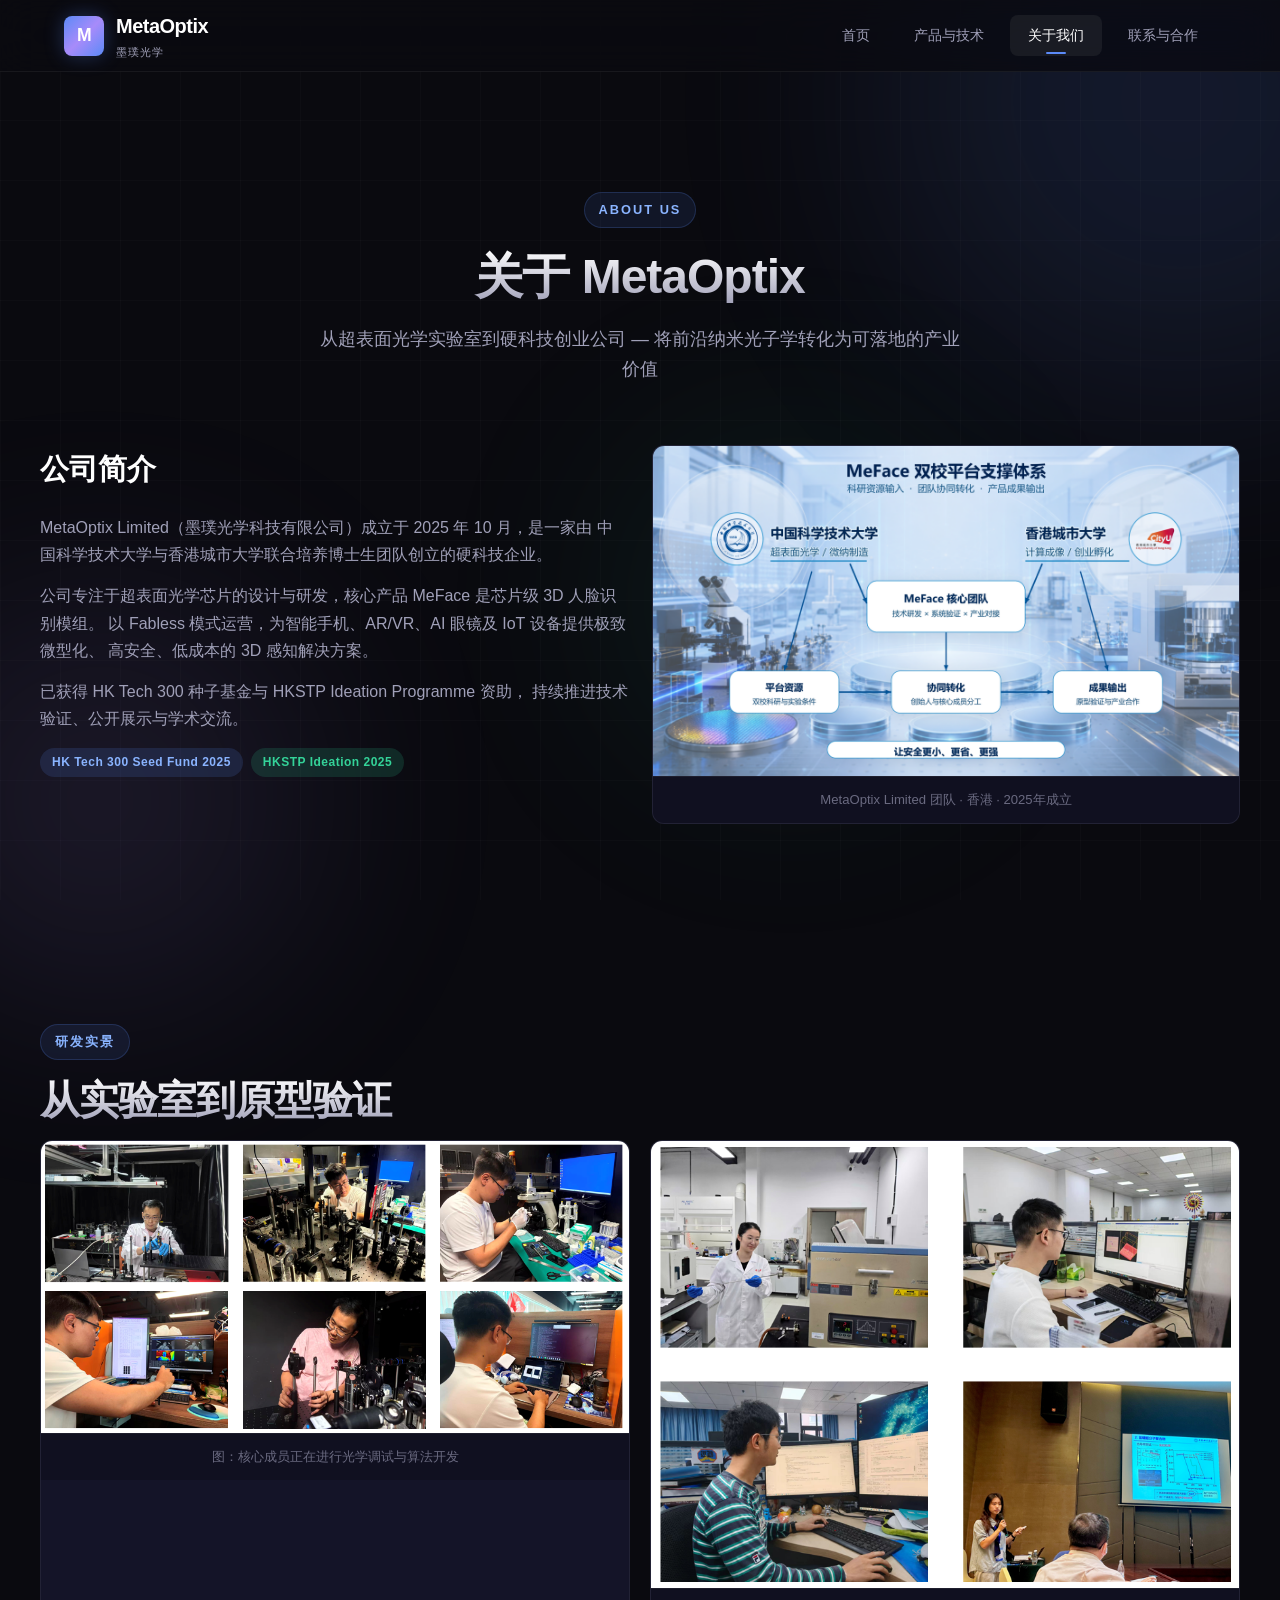
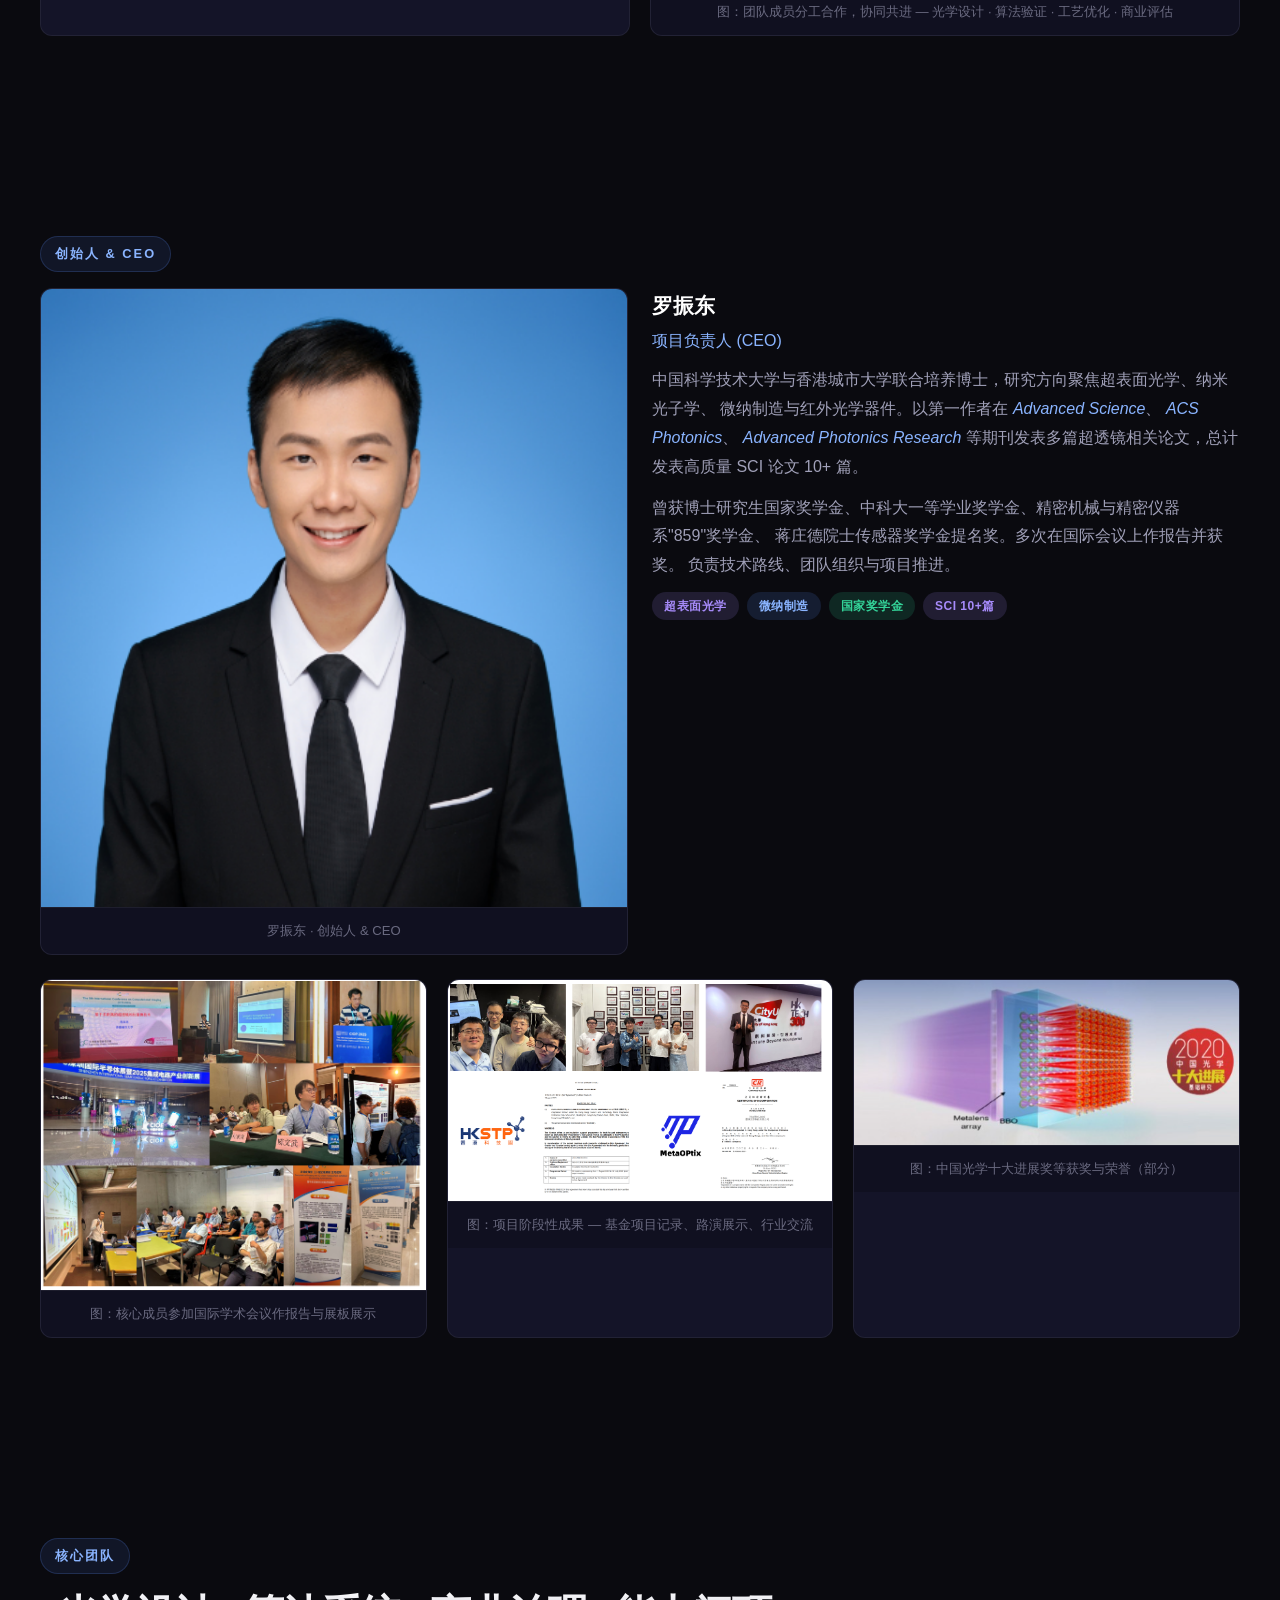
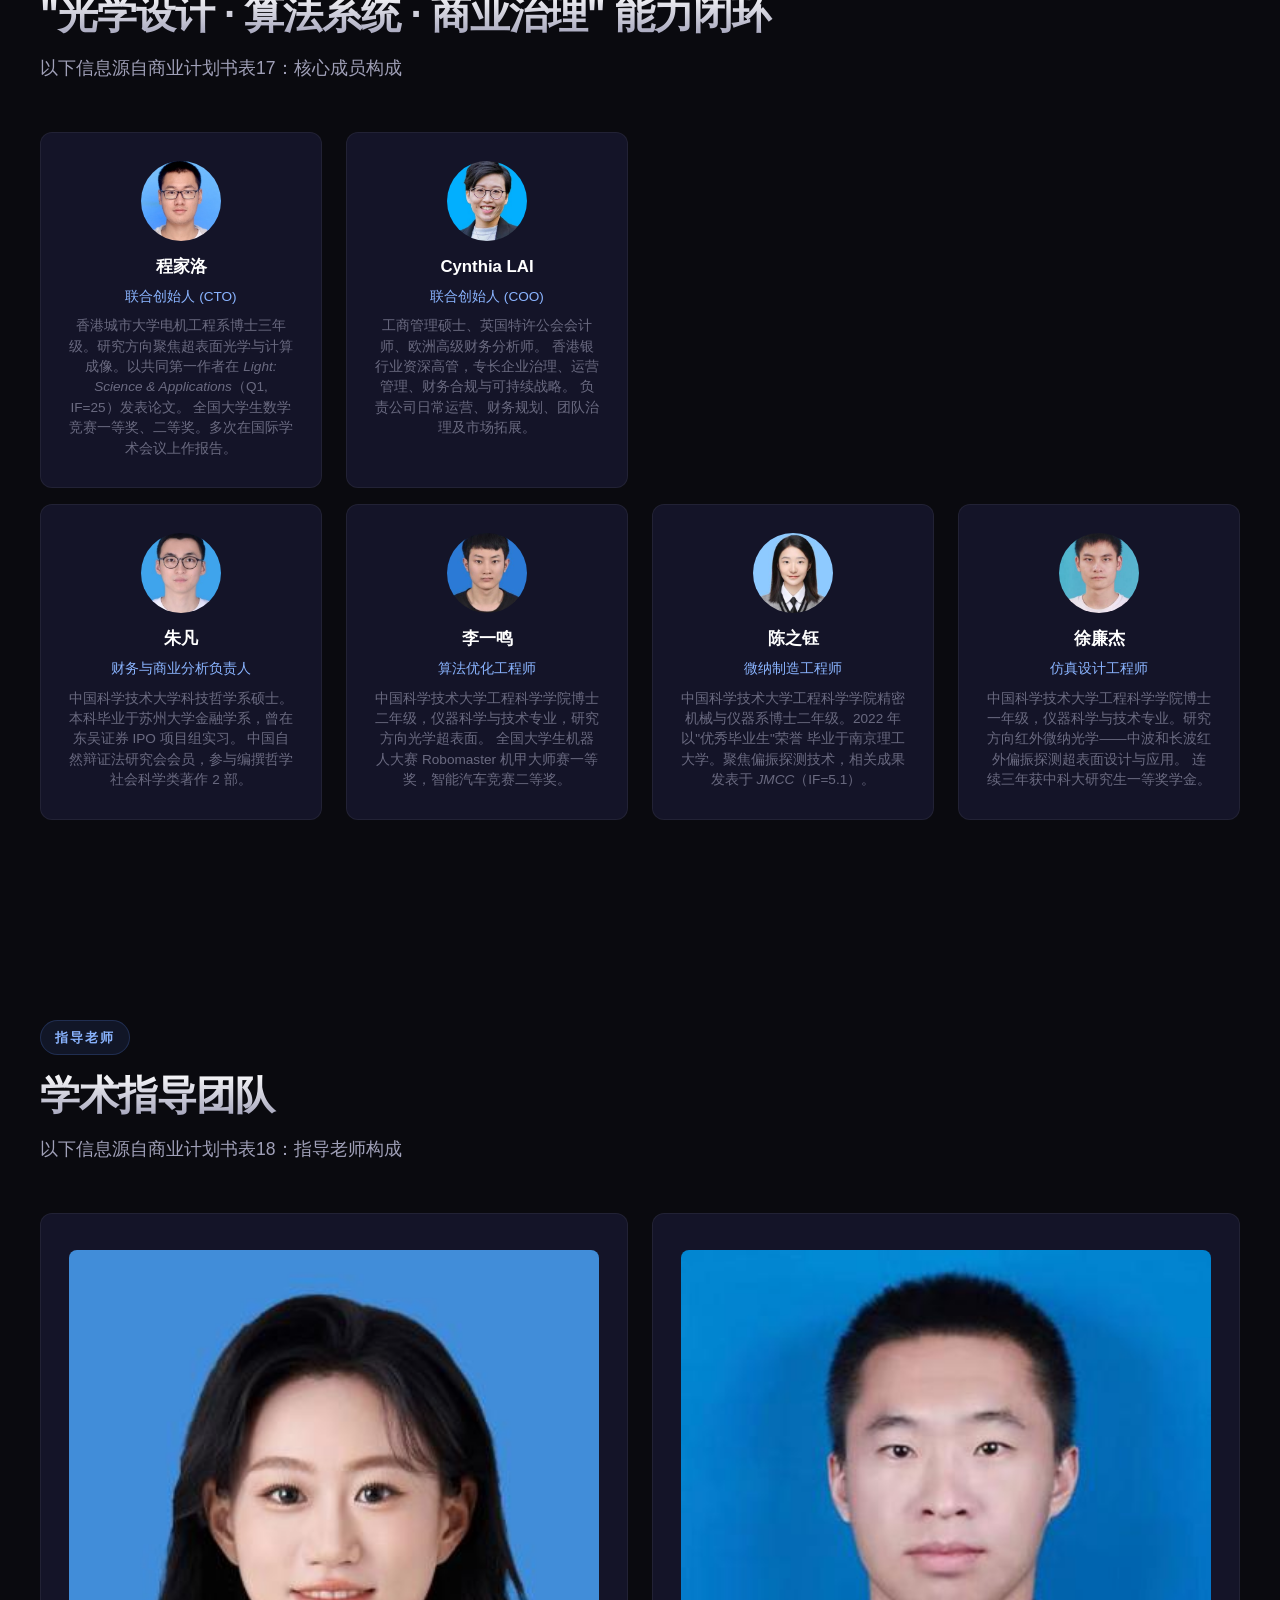
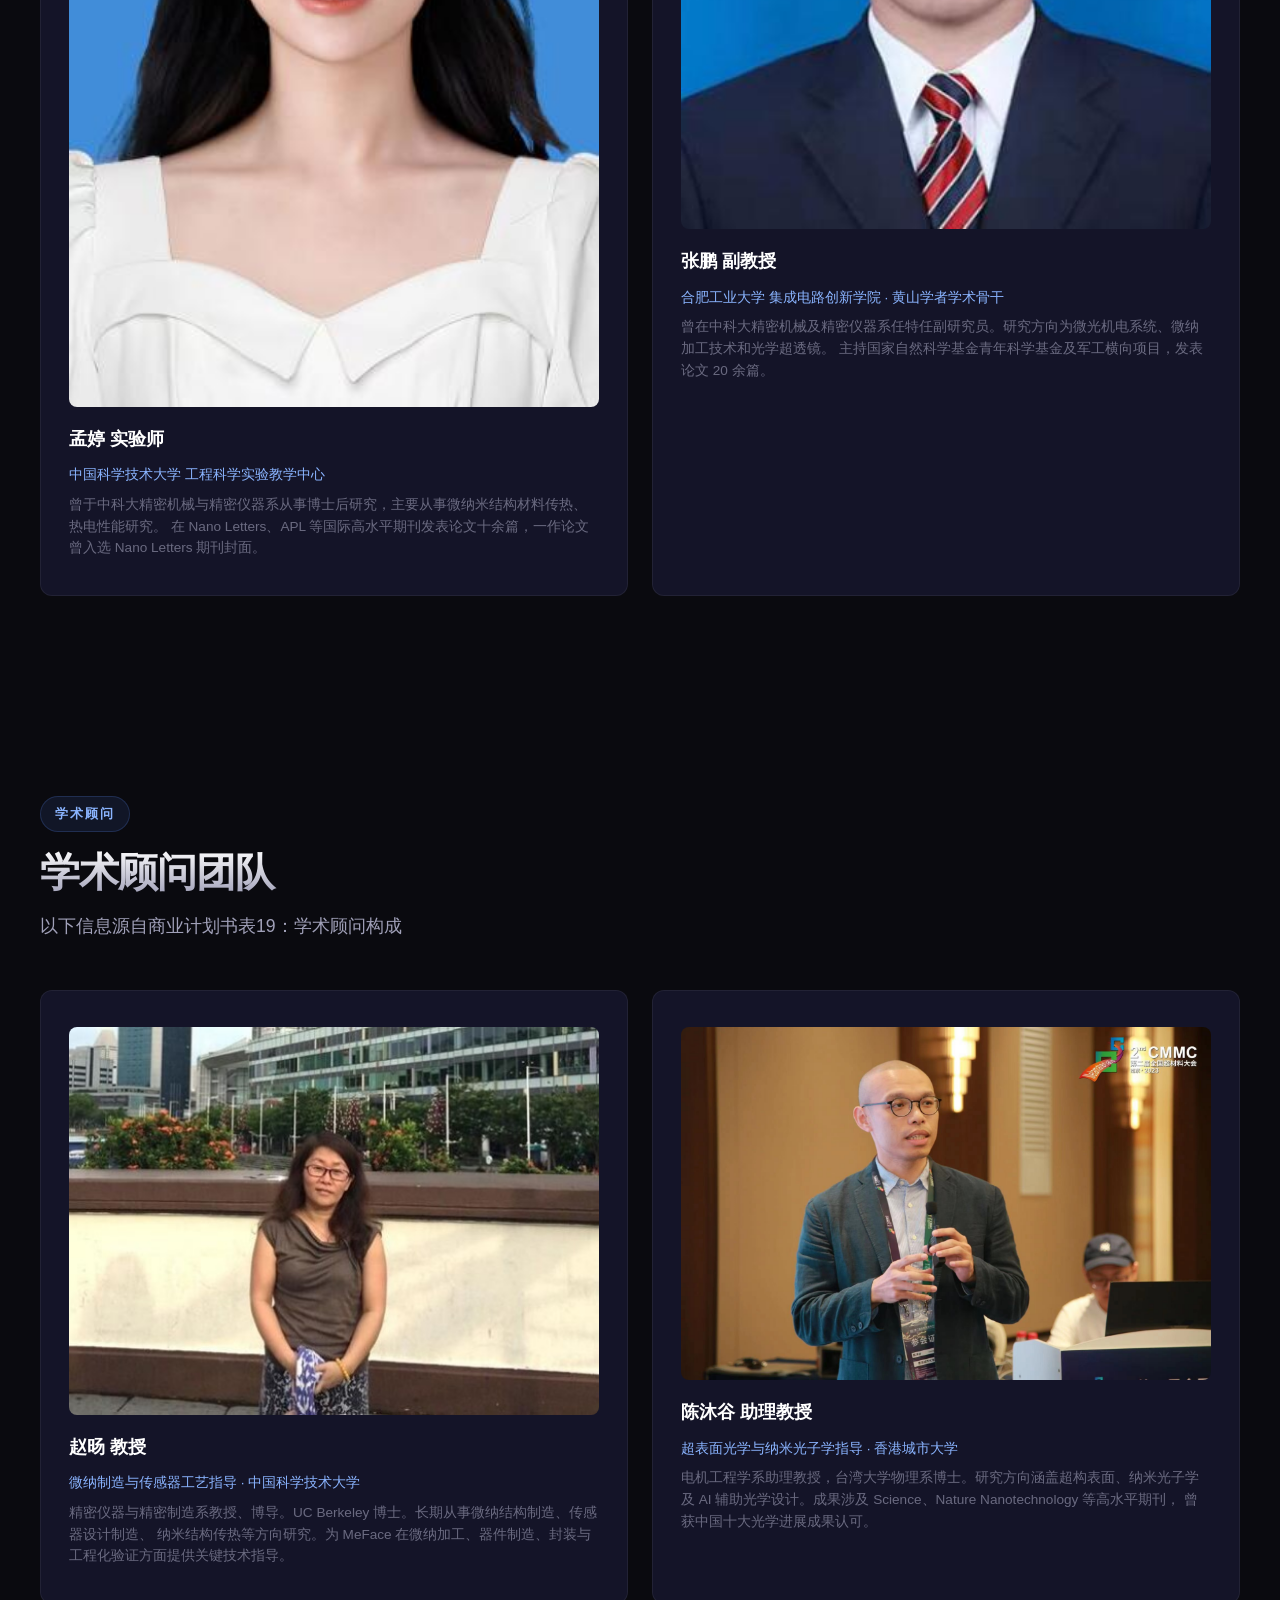
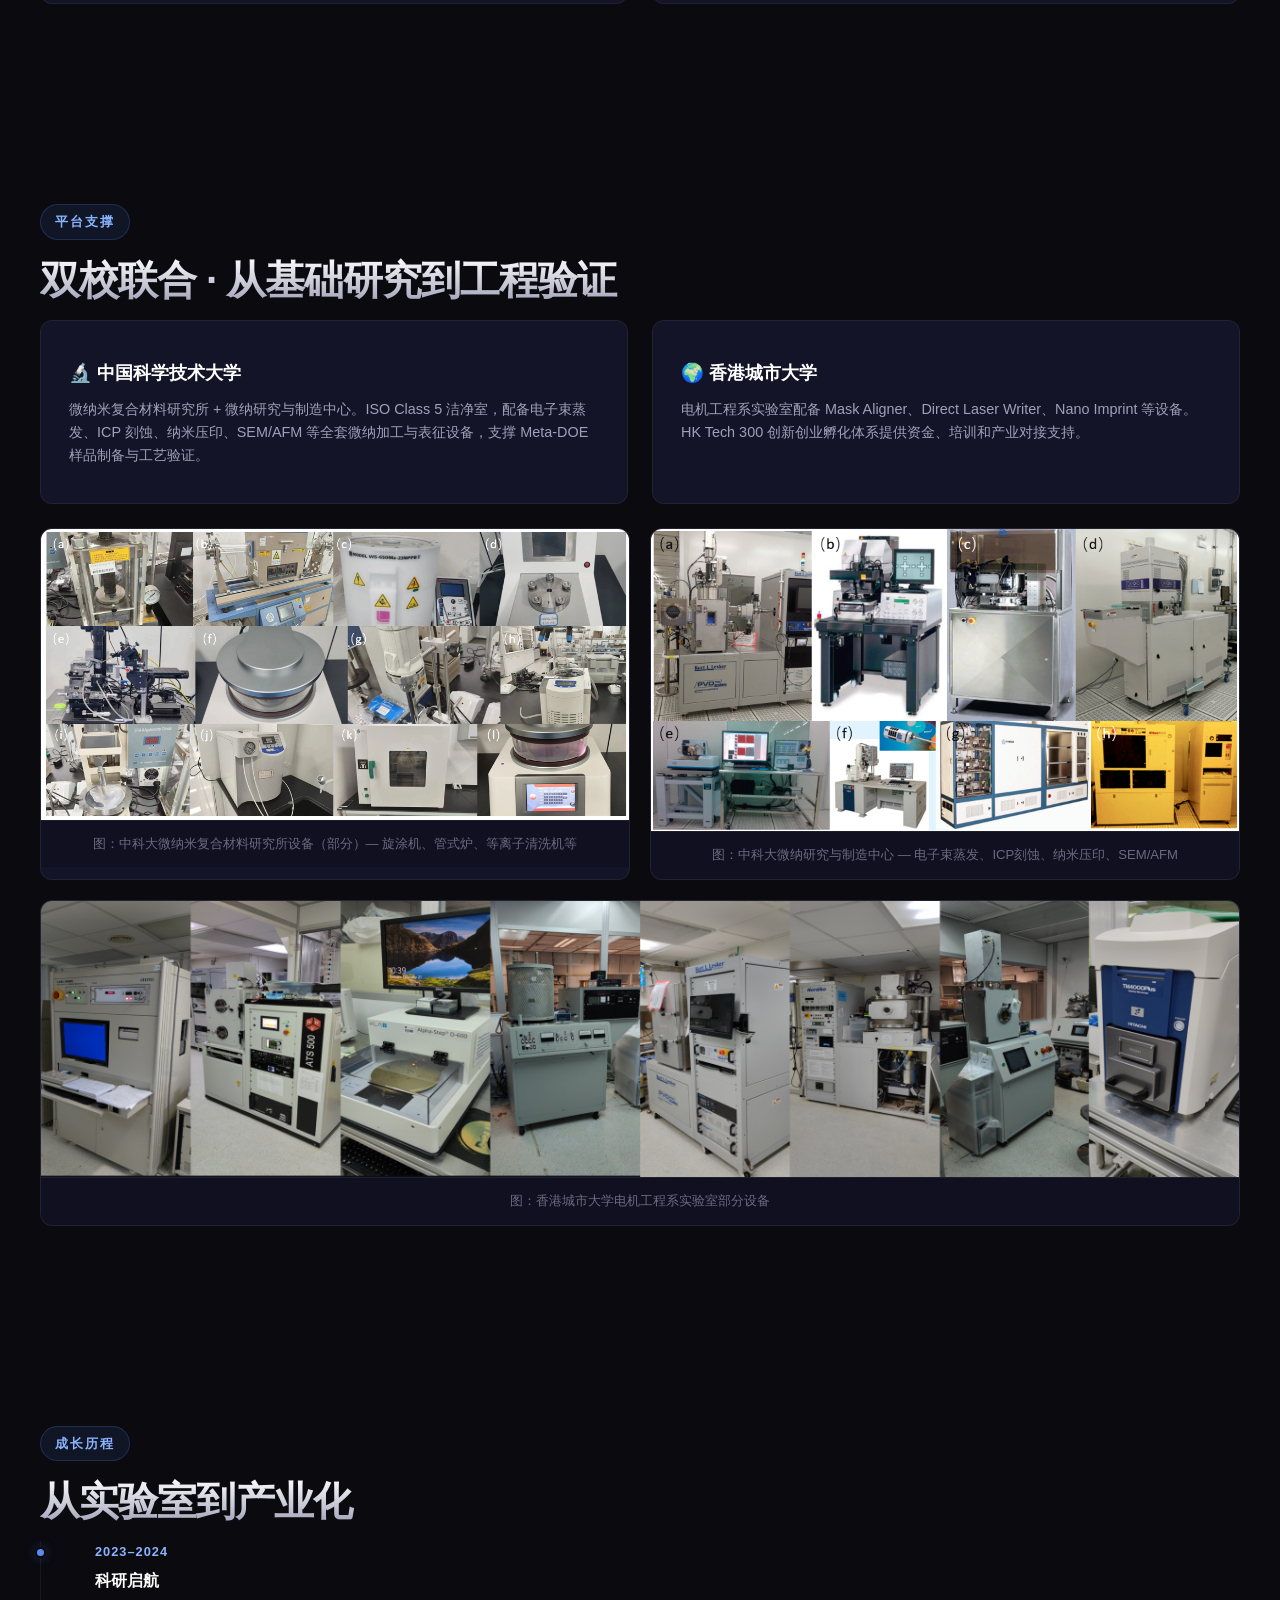
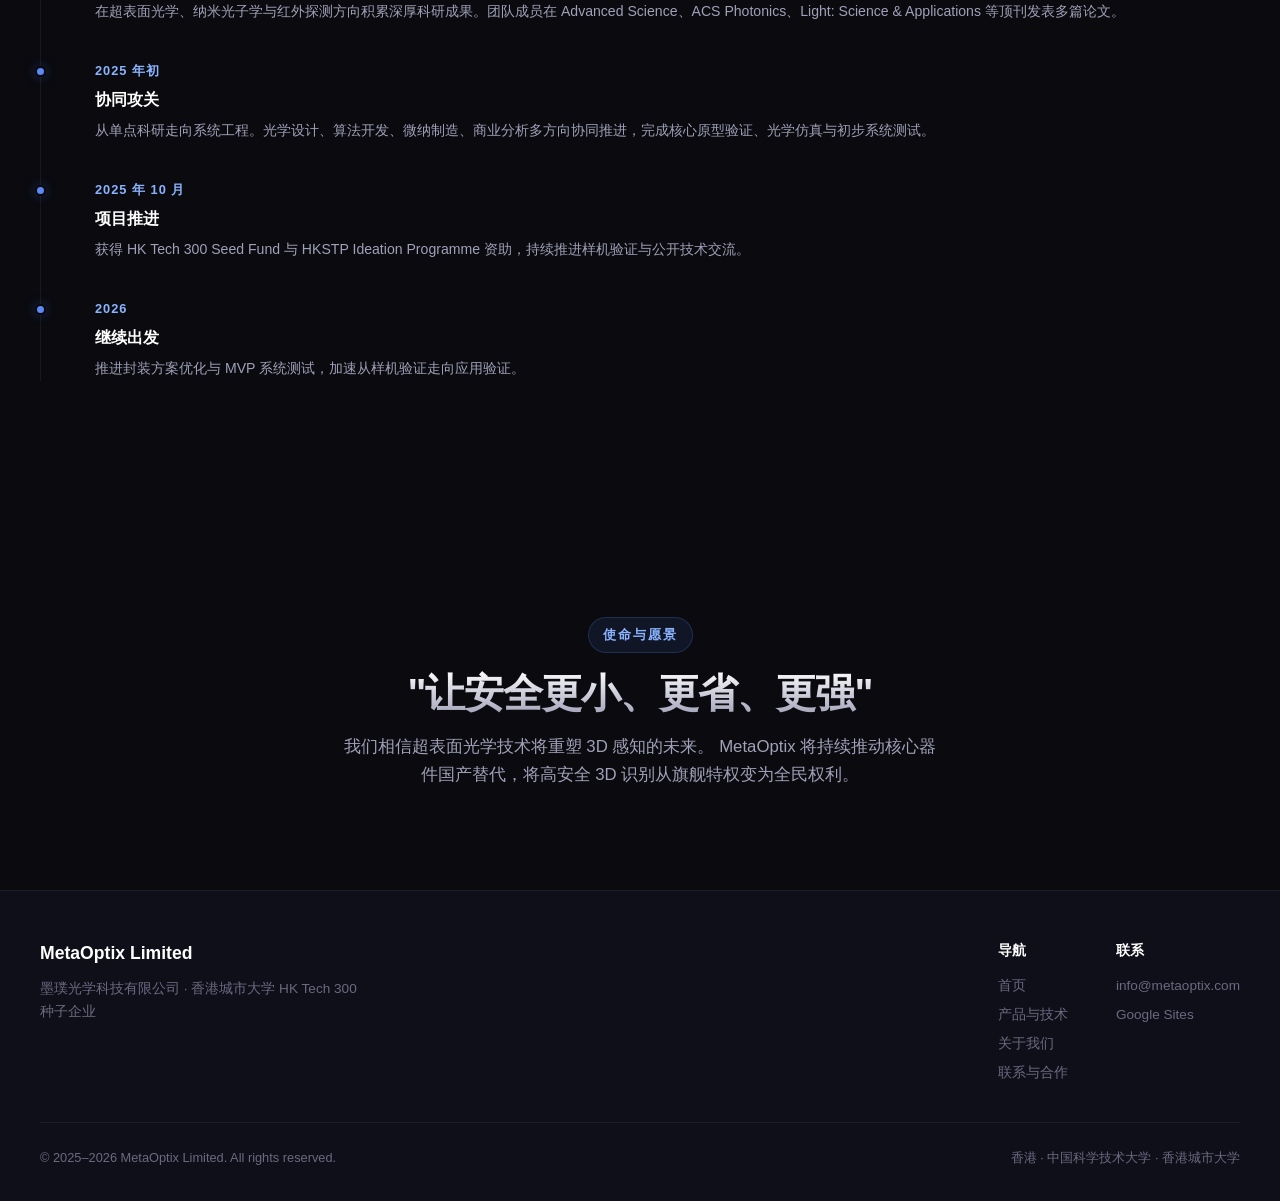
==== commit da73b896: "Remove private partner materials from public site" ====
--- a/about.html
+++ b/about.html
@@ -57,7 +57,7 @@
           </p>
           <p style="color:var(--text-secondary);line-height:1.7;">
             已获得 HK Tech 300 种子基金与 HKSTP Ideation Programme 资助，
-            并与舜宇光学等产业链头部企业建立合作意向。
+            持续推进技术验证、公开展示与学术交流。
           </p>
           <div style="display:flex;gap:8px;margin-top:16px;">
             <span class="tag tag-blue">HK Tech 300 Seed Fund 2025</span>
@@ -112,7 +112,7 @@
           <p style="color:var(--text-secondary);line-height:1.8;">
             曾获博士研究生国家奖学金、中科大一等学业奖学金、精密机械与精密仪器系"859"奖学金、
             蒋庄德院士传感器奖学金提名奖。多次在国际会议上作报告并获奖。
-            2025 年创立 MetaOptix Limited，统筹技术路线、团队组织、融资对接与产业合作。
+            负责技术路线、团队组织与项目推进。
           </p>
           <div style="display:flex;gap:8px;margin-top:12px;flex-wrap:wrap;">
             <span class="tag tag-purple">超表面光学</span>
@@ -347,13 +347,13 @@
         </div>
         <div class="timeline-item">
           <div class="year">2025 年 10 月</div>
-          <h4>公司成立</h4>
-          <p>MetaOptix Limited 在香港注册。获 HK Tech 300 Seed Fund 与 HKSTP Ideation Programme 资助。与舜宇光学等建立合作意向，获行业推荐信。</p>
+          <h4>项目推进</h4>
+          <p>获得 HK Tech 300 Seed Fund 与 HKSTP Ideation Programme 资助，持续推进样机验证与公开技术交流。</p>
         </div>
         <div class="timeline-item">
           <div class="year">2026</div>
           <h4>继续出发</h4>
-          <p>推进封装方案优化、MVP 系统测试。争取将 LOI 升级为 MOU，推动试点集成与联合测试项目，加速从样机验证走向产业落地。</p>
+          <p>推进封装方案优化与 MVP 系统测试，加速从样机验证走向应用验证。</p>
         </div>
       </div>
     </div>
